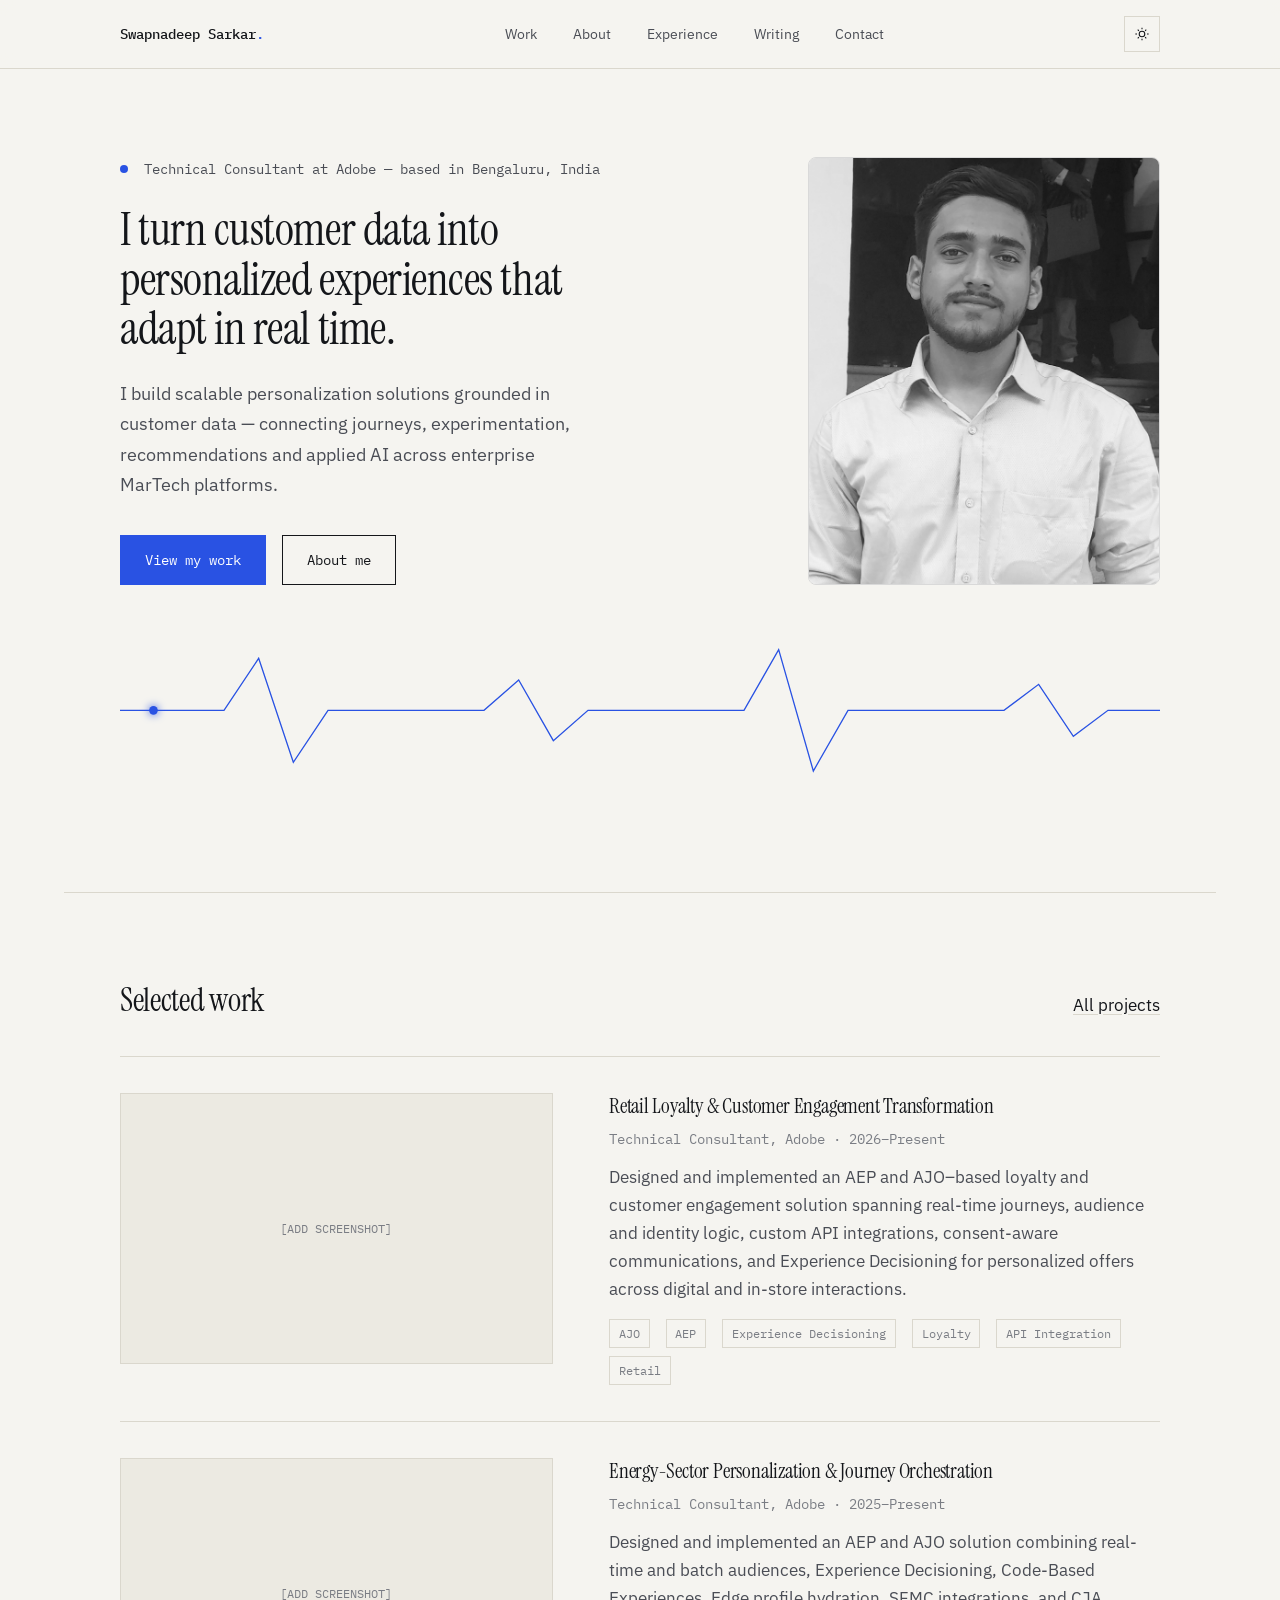
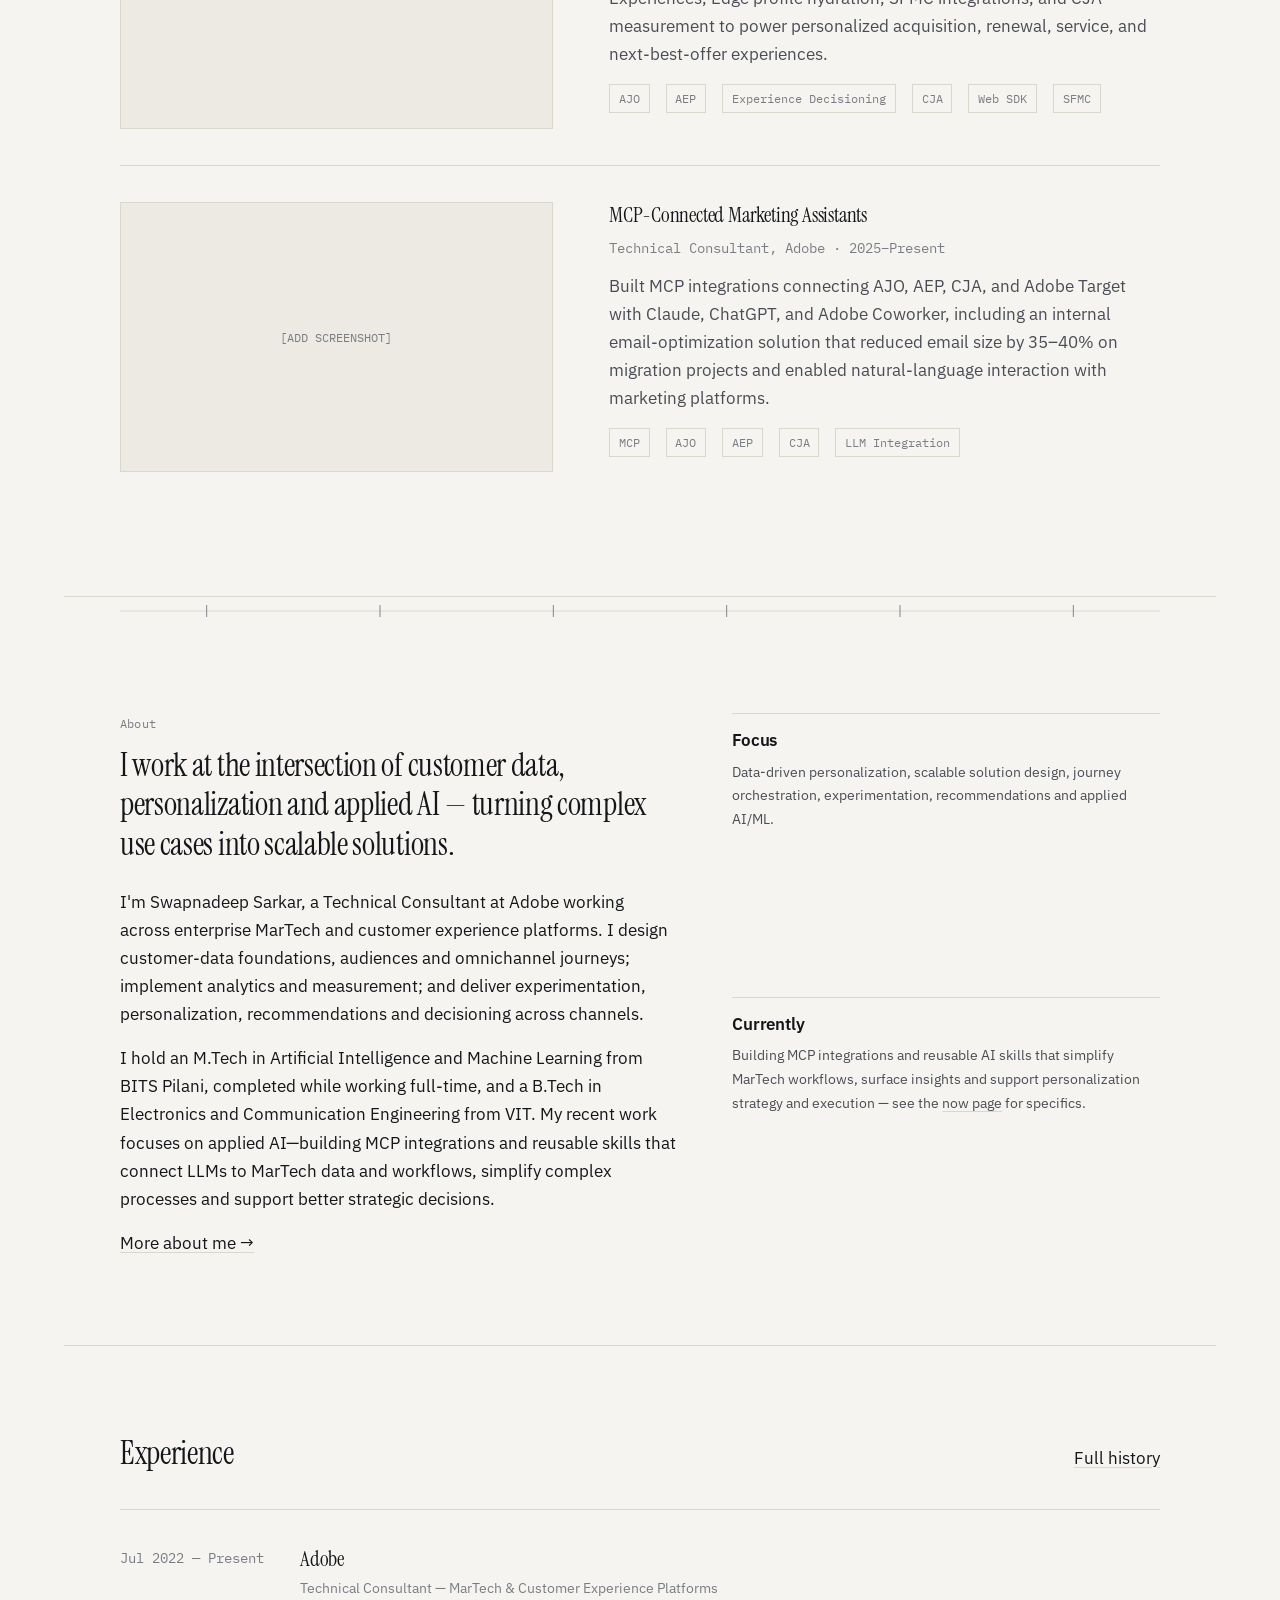
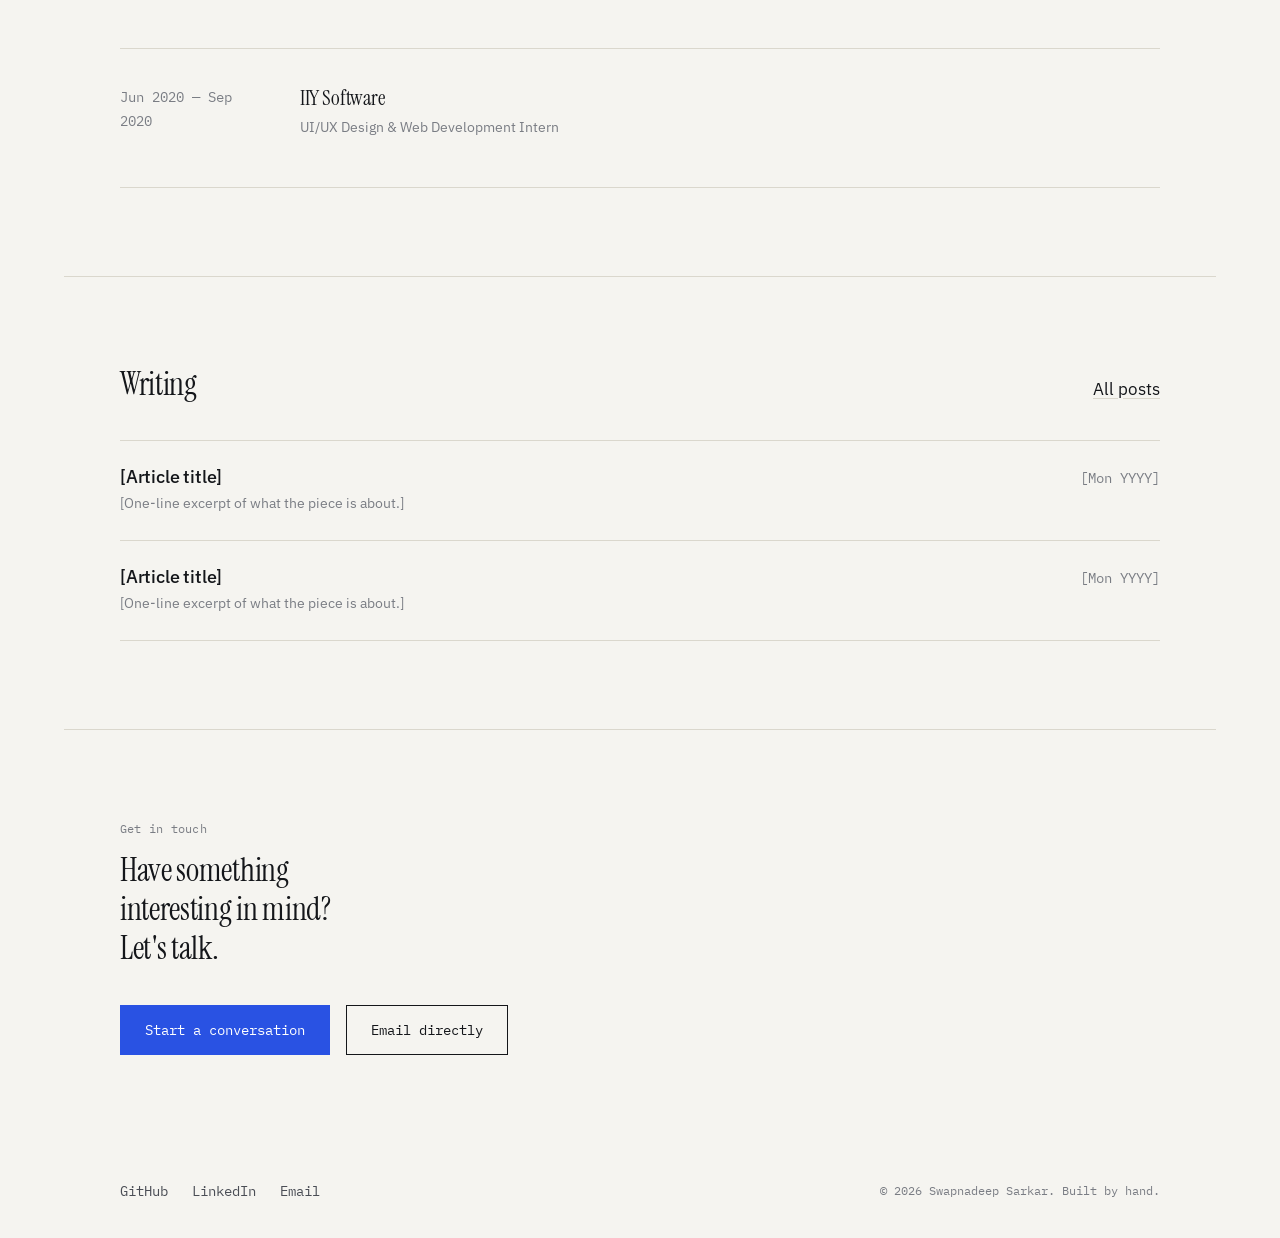
==== index.html @ 63c5ea25 "index project updated" ====
<!doctype html>
<html lang="en">

<head>
  <meta charset="UTF-8">
  <meta name="viewport" content="width=device-width, initial-scale=1">
  <title>Swapnadeep Sarkar — Technical Consultant, MarTech &amp; Applied AI</title>
  <meta name="description"
    content="Swapnadeep Sarkar — Technical Consultant at Adobe building personalization, orchestration and CDP systems for enterprise MarTech, with a growing focus on applied AI.">
  <link rel="canonical" href="https://swapnadeep2k.github.io/">
  <link rel="icon" href="assets/favicon.svg" type="image/svg+xml">
  <link rel="stylesheet" href="css/styles.css">

  <!-- Open Graph -->
  <meta property="og:type" content="website">
  <meta property="og:title" content="Swapnadeep Sarkar — Technical Consultant, MarTech &amp; Applied AI">
  <meta property="og:description"
    content="Building personalization, orchestration and CDP systems for enterprise MarTech, with a growing focus on applied AI.">
  <meta property="og:url" content="https://swapnadeep2k.github.io/">
  <meta property="og:image" content="https://swapnadeep2k.github.io/assets/og-image.png">
  <meta name="twitter:card" content="summary_large_image">
  <meta name="twitter:title" content="Swapnadeep Sarkar — Technical Consultant, MarTech &amp; Applied AI">
  <meta name="twitter:description"
    content="Building personalization, orchestration and CDP systems for enterprise MarTech, with a growing focus on applied AI.">
  <meta name="twitter:image" content="https://swapnadeep2k.github.io/assets/og-image.png">

  <script type="application/ld+json">
{
  "@context": "https://schema.org",
  "@type": "Person",
  "name": "Swapnadeep Sarkar",
  "url": "https://swapnadeep2k.github.io",
  "jobTitle": "Technical Consultant",
  "worksFor": { "@type": "Organization", "name": "Adobe" },
  "alumniOf": [
    { "@type": "CollegeOrUniversity", "name": "Birla Institute of Technology and Science, Pilani" },
    { "@type": "CollegeOrUniversity", "name": "Vellore Institute of Technology" }
  ],
  "sameAs": [
    "https://github.com/Swapnadeep2K",
    "https://www.linkedin.com/in/swapnadeep-sarkar"
  ]
}
</script>
  <script src="js/main.js"></script>
</head>

<body>
  <a class="skip-link" href="#main">Skip to content</a>

  <header class="site-header">
    <div class="wrap">
      <a class="site-mark" href="index.html">Swapnadeep Sarkar<span>.</span></a>
      <nav class="site-nav" aria-label="Primary">
        <a href="projects.html">Work</a>
        <a href="about.html">About</a>
        <a href="experience.html">Experience</a>
        <a href="writing.html">Writing</a>
        <a href="contact.html">Contact</a>
      </nav>
      <div class="header-actions">
        <button class="theme-toggle" data-theme-toggle type="button" aria-label="Toggle dark mode">
          <svg class="icon-sun" viewBox="0 0 24 24" fill="none" stroke="currentColor" stroke-width="1.6"
            aria-hidden="true">
            <circle cx="12" cy="12" r="4.2" />
            <path
              d="M12 2.5v2.4M12 19v2.4M4.5 12H2M22 12h-2.5M5.6 5.6l1.7 1.7M16.7 16.7l1.7 1.7M18.4 5.6l-1.7 1.7M7.3 16.7l-1.7 1.7" />
          </svg>
          <svg class="icon-moon" viewBox="0 0 24 24" fill="none" stroke="currentColor" stroke-width="1.6"
            aria-hidden="true">
            <path d="M20 14.5A8.5 8.5 0 0 1 9.5 4 8.5 8.5 0 1 0 20 14.5Z" />
          </svg>
        </button>
        <button class="nav-toggle" data-nav-toggle type="button" aria-label="Toggle menu" aria-expanded="false"
          aria-controls="mobile-nav">
          <svg viewBox="0 0 24 24" fill="none" stroke="currentColor" stroke-width="1.6" aria-hidden="true">
            <path d="M4 7h16M4 12h16M4 17h16" />
          </svg>
        </button>
      </div>
    </div>
  </header>

  <nav class="mobile-nav" id="mobile-nav" data-mobile-nav aria-label="Mobile">
    <ul>
      <li><a href="projects.html">Work</a></li>
      <li><a href="about.html">About</a></li>
      <li><a href="experience.html">Experience</a></li>
      <li><a href="writing.html">Writing</a></li>
      <li><a href="contact.html">Contact</a></li>
    </ul>
  </nav>

  <main id="main">

    <section class="hero wrap">
      <div class="hero-grid">
        <div class="hero-copy">
          <p class="hero-kicker"><span class="status-dot" aria-hidden="true"></span>Technical Consultant at Adobe —
            based in
            Bengaluru, India</p>
          <h1>I turn customer data into personalized experiences that adapt in real time.</h1>
          <p class="lede">I build scalable personalization solutions grounded in customer data — connecting journeys,
            experimentation, recommendations and applied AI across enterprise MarTech platforms.</p>
          <div class="btn-row">
            <a class="btn btn-primary" href="projects.html">View my work</a>
            <a class="btn" href="about.html">About me</a>
          </div>
        </div>
        <div class="hero-media">
          <img class="hero-photo" src="assets/profile.png" alt="Portrait of Swapnadeep Sarkar" width="480" height="480">
        </div>
      </div>

      <svg class="signal-trace" viewBox="0 0 1200 160" preserveAspectRatio="none" role="img"
        aria-label="Decorative signal waveform">
        <path id="signal-path"
          d="M0,80 L120,80 L160,20 L200,140 L240,80 L420,80 L460,45 L500,115 L540,80 L720,80 L760,10 L800,150 L840,80 L1020,80 L1060,50 L1100,110 L1140,80 L1200,80" />
        <circle class="signal-pulse" r="5">
          <set attributeName="opacity" to="1" begin="2s" fill="freeze" />
          <animateMotion dur="5s" begin="2s" repeatCount="indefinite">
            <mpath href="#signal-path" xlink:href="#signal-path" />
          </animateMotion>
        </circle>
      </svg>
    </section>

    <section class="wrap">
      <div class="section-head">
        <h2>Selected work</h2>
        <a class="inline-link" href="projects.html">All projects</a>
      </div>
      <div class="work-list">

        <a class="work-item" href="projects.html#project-one">
          <div class="work-visual"><span class="placeholder-fill">[ADD SCREENSHOT]</span></div>
          <div class="work-body">
            <h3>Retail Loyalty & Customer Engagement Transformation</h3>
            <p class="role">Technical Consultant, Adobe · 2026–Present</p>
            <p>Designed and implemented an AEP and AJO–based loyalty and customer engagement solution spanning real-time
              journeys, audience and identity logic, custom API integrations, consent-aware communications, and
              Experience Decisioning for personalized offers across digital and in-store interactions.</p>
            <div class="stack-list">
              <span>AJO</span><span>AEP</span><span>Experience Decisioning</span><span>Loyalty</span><span>API
                Integration</span><span>Retail</span>
            </div>
          </div>
        </a>

        <a class="work-item" href="projects.html#project-three">
          <div class="work-visual"><span class="placeholder-fill">[ADD SCREENSHOT]</span></div>
          <div class="work-body">
            <h3>Energy-Sector Personalization & Journey Orchestration</h3>
            <p class="role">Technical Consultant, Adobe · 2025–Present</p>
            <p>Designed and implemented an AEP and AJO solution combining real-time and batch audiences, Experience
              Decisioning, Code-Based Experiences, Edge profile hydration, SFMC integrations, and CJA measurement to
              power personalized acquisition, renewal, service, and next-best-offer experiences.</p>
            <div class="stack-list">
              <span>AJO</span><span>AEP</span><span>Experience Decisioning</span><span>CJA</span><span>Web
                SDK</span><span>SFMC</span>
            </div>
          </div>
        </a>

        <a class="work-item" href="projects.html#project-four">
          <div class="work-visual"><span class="placeholder-fill">[ADD SCREENSHOT]</span></div>
          <div class="work-body">
            <h3>MCP-Connected Marketing Assistants</h3>
            <p class="role">Technical Consultant, Adobe · 2025–Present</p>
            <p>Built MCP integrations connecting AJO, AEP, CJA, and Adobe Target with Claude, ChatGPT, and Adobe
              Coworker, including an internal email-optimization solution that reduced email size by 35–40% on migration
              projects and enabled natural-language interaction with marketing platforms.</p>
            <div class="stack-list">
              <span>MCP</span><span>AJO</span><span>AEP</span><span>CJA</span><span>LLM Integration</span>
            </div>
          </div>
        </a>

      </div>
    </section>

    <svg class="signal-divider wrap" viewBox="0 0 1200 28" preserveAspectRatio="none" aria-hidden="true">
      <path d="M0,14 H1200" />
      <path class="tick" d="M100,8 V20 M300,8 V20 M500,8 V20 M700,8 V20 M900,8 V20 M1100,8 V20" />
    </svg>

    <section class="wrap">
      <div class="about-grid">
        <div>
          <p class="label">About</p>
          <h2 style="margin-block:var(--space-3) var(--space-5)">I work at the intersection of customer data,
            personalization and applied AI — turning complex use cases into scalable solutions.</h2>
          <p>I'm Swapnadeep Sarkar, a Technical Consultant at Adobe working across enterprise MarTech and customer
            experience platforms. I design customer-data foundations, audiences and omnichannel journeys; implement
            analytics and measurement; and deliver experimentation, personalization, recommendations and decisioning
            across channels.</p>
          <p style="margin-top:var(--space-4)">
            I hold an M.Tech in Artificial Intelligence and Machine Learning from BITS Pilani, completed while working
            full-time, and a B.Tech in Electronics and Communication Engineering from VIT. My recent work focuses on
            applied AI—building MCP integrations and reusable skills that connect LLMs to MarTech data and workflows,
            simplify complex processes and support better strategic decisions.
          </p>
          <p class="mt-0" style="margin-top:var(--space-4)"><a class="inline-link" href="about.html">More about me →</a>
          </p>
        </div>
        <div class="pillar-list">
          <div class="pillar">
            <h3>Focus</h3>
            <p>Data-driven personalization, scalable solution design, journey orchestration, experimentation,
              recommendations and applied AI/ML.</p>
          </div>
          <div class="pillar">
            <h3>Currently</h3>
            <p>Building MCP integrations and reusable AI skills that simplify MarTech workflows, surface insights and
              support personalization strategy and execution — see the <a class="inline-link" href="now.html">now
                page</a> for specifics.</p>
          </div>
        </div>
      </div>
    </section>

    <section class="wrap">
      <div class="section-head">
        <h2>Experience</h2>
        <a class="inline-link" href="experience.html">Full history</a>
      </div>
      <div class="timeline">
        <div class="timeline-item">
          <p class="timeline-date">Jul 2022 — Present</p>
          <div>
            <h3>Adobe</h3>
            <p class="timeline-role">Technical Consultant — MarTech &amp; Customer Experience Platforms</p>
          </div>
        </div>
        <div class="timeline-item">
          <p class="timeline-date">Jun 2020 — Sep 2020</p>
          <div>
            <h3>IIY Software</h3>
            <p class="timeline-role">UI/UX Design &amp; Web Development Intern</p>
          </div>
        </div>
      </div>
    </section>

    <section class="wrap">
      <div class="section-head">
        <h2>Writing</h2>
        <a class="inline-link" href="writing.html">All posts</a>
      </div>
      <div class="writing-list">
        <a class="writing-item" href="writing.html">
          <span>
            <h3>[Article title]</h3>
            <span class="writing-excerpt">[One-line excerpt of what the piece is about.]</span>
          </span>
          <span class="writing-meta">[Mon YYYY]</span>
        </a>
        <a class="writing-item" href="writing.html">
          <span>
            <h3>[Article title]</h3>
            <span class="writing-excerpt">[One-line excerpt of what the piece is about.]</span>
          </span>
          <span class="writing-meta">[Mon YYYY]</span>
        </a>
      </div>
    </section>

    <section class="wrap cta">
      <p class="label">Get in touch</p>
      <h2 style="margin-block:var(--space-3) var(--space-6)">Have something interesting in mind? Let's talk.</h2>
      <div class="btn-row">
        <a class="btn btn-primary" href="contact.html">Start a conversation</a>
        <a class="btn" href="mailto:swapnamama90@gmail.com">Email directly</a>
      </div>
    </section>

  </main>

  <footer class="site-footer wrap">
    <div class="footer-grid">
      <div class="footer-links">
        <a href="https://github.com/Swapnadeep2K">GitHub</a>
        <a href="https://www.linkedin.com/in/swapnadeep-sarkar">LinkedIn</a>
        <a href="mailto:swapnamama90@gmail.com">Email</a>
      </div>
      <p class="footer-meta">© <span data-year>2026</span> Swapnadeep Sarkar. Built by hand.</p>
    </div>
  </footer>

</body>

</html>
---- css/styles.css ----
/* ==========================================================================
   [YOUR NAME] — personal site
   Design system: tokens, layout, components
   ========================================================================== */

@import url('https://fonts.googleapis.com/css2?family=Instrument+Serif:ital@0;1&family=IBM+Plex+Sans:wght@400;500;600&family=IBM+Plex+Mono:wght@400;500&display=swap');

:root {
  /* Color — light (default) */
  --color-bg: #F5F4F0;
  --color-bg-alt: #ECEAE2;
  --color-surface: #FFFFFF;
  --color-ink: #14161A;
  --color-ink-soft: #4A4D55;
  --color-muted: #7A7D84;
  --color-line: #DAD7CD;
  --color-accent: #2952E3;
  --color-accent-ink: #FFFFFF;
  --color-focus: #2952E3;

  /* Type */
  --font-display: 'Instrument Serif', Georgia, 'Times New Roman', serif;
  --font-body: 'IBM Plex Sans', -apple-system, BlinkMacSystemFont, 'Segoe UI', sans-serif;
  --font-mono: 'IBM Plex Mono', ui-monospace, 'SFMono-Regular', Menlo, Consolas, monospace;

  --fs-hero: clamp(2.75rem, 3.2vw + 2rem, 6rem);
  --fs-h1: clamp(2.1rem, 1.6vw + 1.6rem, 3.25rem);
  --fs-h2: clamp(1.5rem, 0.9vw + 1.25rem, 2.15rem);
  --fs-h3: 1.3rem;
  --fs-body-lg: 1.15rem;
  --fs-body: 1.0625rem;
  --fs-small: 0.9rem;
  --fs-micro: 0.78rem;

  --lh-tight: 1.08;
  --lh-heading: 1.25;
  --lh-body: 1.65;

  /* Space scale */
  --space-1: 0.25rem;
  --space-2: 0.5rem;
  --space-3: 0.75rem;
  --space-4: 1rem;
  --space-5: 1.5rem;
  --space-6: 2.25rem;
  --space-7: 3.5rem;
  --space-8: 5.5rem;
  --space-9: 8.5rem;

  /* Layout */
  --content-width: 72rem;
  --measure: 38rem;
  --border: 1px solid var(--color-line);
  --radius: 0px;

  /* Motion */
  --ease: cubic-bezier(0.22, 1, 0.36, 1);
  --dur-fast: 160ms;
  --dur-med: 420ms;
  --dur-slow: 1400ms;
}

[data-theme="dark"] {
  --color-bg: #101114;
  --color-bg-alt: #17181C;
  --color-surface: #17181C;
  --color-ink: #F2F1ED;
  --color-ink-soft: #C7C6C2;
  --color-muted: #8A8D95;
  --color-line: #2A2C31;
  --color-accent: #5C82FF;
  --color-accent-ink: #0B0D12;
  --color-focus: #5C82FF;
}

/* ---------- Reset ---------- */
*, *::before, *::after { box-sizing: border-box; }
html { -webkit-text-size-adjust: 100%; }
body, h1, h2, h3, p, figure, blockquote, dl, dd { margin: 0; }
ul[class], ol[class] { list-style: none; margin: 0; padding: 0; }
img, picture, svg { display: block; max-width: 100%; }
input, button, textarea, select { font: inherit; color: inherit; }
a { color: inherit; }

html {
  scroll-behavior: smooth;
}
@media (prefers-reduced-motion: reduce) {
  html { scroll-behavior: auto; }
  *, *::before, *::after {
    animation-duration: 0.001ms !important;
    animation-iteration-count: 1 !important;
    transition-duration: 0.001ms !important;
    scroll-behavior: auto !important;
  }
}

body {
  background: var(--color-bg);
  color: var(--color-ink);
  font-family: var(--font-body);
  font-size: var(--fs-body);
  line-height: var(--lh-body);
  font-weight: 400;
  transition: background var(--dur-med) var(--ease), color var(--dur-med) var(--ease);
}

/* Visible focus states — never suppressed */
:focus-visible {
  outline: 2px solid var(--color-focus);
  outline-offset: 3px;
}

.skip-link {
  position: absolute;
  left: var(--space-4);
  top: -3rem;
  background: var(--color-accent);
  color: var(--color-accent-ink);
  padding: var(--space-2) var(--space-4);
  z-index: 100;
  font-family: var(--font-mono);
  font-size: var(--fs-small);
  transition: top var(--dur-fast) var(--ease);
}
.skip-link:focus { top: var(--space-4); }

/* ---------- Layout helpers ---------- */
.wrap {
  max-width: var(--content-width);
  margin-inline: auto;
  padding-inline: var(--space-5);
}
@media (min-width: 768px) {
  .wrap { padding-inline: var(--space-7); }
}

.measure { max-width: var(--measure); }

section, .section {
  padding-block: var(--space-8);
  border-bottom: var(--border);
}
section:last-of-type, .section:last-of-type { border-bottom: none; }

.section-head {
  display: flex;
  align-items: baseline;
  justify-content: space-between;
  gap: var(--space-4);
  margin-bottom: var(--space-6);
  flex-wrap: wrap;
}

.label {
  font-family: var(--font-mono);
  font-size: var(--fs-micro);
  letter-spacing: 0.02em;
  color: var(--color-muted);
}

/* ---------- Typography ---------- */
h1, h2, h3 {
  font-family: var(--font-display);
  font-weight: 400;
  line-height: var(--lh-heading);
  letter-spacing: -0.01em;
}
h1 { font-size: var(--fs-h1); line-height: var(--lh-tight); }
h2 { font-size: var(--fs-h2); }
h3 { font-size: var(--fs-h3); }

p { max-width: var(--measure); }
p.wide { max-width: none; }

.eyebrow-none { /* intentionally not using tracked-out caps eyebrows */ }

a.inline-link {
  text-decoration: underline;
  text-decoration-color: var(--color-line);
  text-underline-offset: 3px;
  transition: text-decoration-color var(--dur-fast) var(--ease);
}
a.inline-link:hover { text-decoration-color: var(--color-accent); }

/* ---------- Header / nav ---------- */
.site-header {
  position: sticky;
  top: 0;
  z-index: 40;
  background: color-mix(in srgb, var(--color-bg) 88%, transparent);
  backdrop-filter: blur(8px);
  border-bottom: var(--border);
}
.site-header .wrap {
  display: flex;
  align-items: center;
  justify-content: space-between;
  padding-block: var(--space-4);
}
.site-mark {
  font-family: var(--font-mono);
  font-size: var(--fs-small);
  font-weight: 500;
  text-decoration: none;
  white-space: nowrap;
}
.site-mark span { color: var(--color-accent); }

.site-nav {
  display: none;
}
@media (min-width: 700px) {
  .site-nav {
    display: flex;
    align-items: center;
    gap: var(--space-6);
  }
}
.site-nav a {
  text-decoration: none;
  font-size: var(--fs-small);
  color: var(--color-ink-soft);
  position: relative;
  padding-block: var(--space-1);
}
.site-nav a::after {
  content: "";
  position: absolute;
  left: 0; right: 100%;
  bottom: -2px;
  height: 1px;
  background: var(--color-accent);
  transition: right var(--dur-fast) var(--ease);
}
.site-nav a:hover::after, .site-nav a[aria-current="page"]::after { right: 0; }
.site-nav a[aria-current="page"] { color: var(--color-ink); }

.header-actions { display: flex; align-items: center; gap: var(--space-4); }

.theme-toggle {
  border: var(--border);
  background: transparent;
  width: 2.25rem;
  height: 2.25rem;
  display: grid;
  place-items: center;
  cursor: pointer;
  color: var(--color-ink);
}
.theme-toggle svg { width: 1rem; height: 1rem; }
.theme-toggle .icon-moon { display: none; }
[data-theme="dark"] .theme-toggle .icon-sun { display: none; }
[data-theme="dark"] .theme-toggle .icon-moon { display: block; }

.nav-toggle {
  display: inline-grid;
  position: relative;
  border: var(--border);
  background: transparent;
  width: 2.25rem;
  height: 2.25rem;
  place-items: center;
  cursor: pointer;
  z-index: 50;
  color: var(--color-ink);
}
@media (min-width: 700px) { .nav-toggle { display: none; } }
.nav-toggle svg { transition: opacity var(--dur-fast) var(--ease); }
/* Morph the hamburger into an X while the menu is open (driven by aria-expanded). */
.nav-toggle[aria-expanded="true"] svg { opacity: 0; }
.nav-toggle[aria-expanded="true"]::before,
.nav-toggle[aria-expanded="true"]::after {
  content: "";
  position: absolute;
  left: 50%; top: 50%;
  width: 1rem;
  height: 1.6px;
  background: currentColor;
}
.nav-toggle[aria-expanded="true"]::before { transform: translate(-50%, -50%) rotate(45deg); }
.nav-toggle[aria-expanded="true"]::after { transform: translate(-50%, -50%) rotate(-45deg); }

.mobile-nav {
  position: fixed;
  inset: 0;
  z-index: 30;
  padding: 6rem var(--space-5) var(--space-6);
  overflow-y: auto;
  background: color-mix(in srgb, var(--color-bg) 94%, transparent);
  backdrop-filter: blur(20px);
  opacity: 0;
  visibility: hidden;
  transform: translateY(-0.75rem);
  transition:
    opacity var(--dur-med) var(--ease),
    transform var(--dur-med) var(--ease),
    visibility var(--dur-med) var(--ease);
}
.mobile-nav.is-open {
  opacity: 1;
  visibility: visible;
  transform: none;
}
@media (min-width: 700px) { .mobile-nav { display: none !important; } }
.mobile-nav ul {
  display: flex;
  flex-direction: column;
  counter-reset: navitem;
  list-style: none;
  margin: 0;
  padding: 0;
}
.mobile-nav li {
  border-top: var(--border);
  opacity: 0;
  transform: translateY(0.75rem);
  transition: opacity var(--dur-med) var(--ease), transform var(--dur-med) var(--ease);
}
.mobile-nav li:last-child { border-bottom: var(--border); }
.mobile-nav.is-open li { opacity: 1; transform: none; }
.mobile-nav.is-open li:nth-child(1) { transition-delay: 0.05s; }
.mobile-nav.is-open li:nth-child(2) { transition-delay: 0.10s; }
.mobile-nav.is-open li:nth-child(3) { transition-delay: 0.15s; }
.mobile-nav.is-open li:nth-child(4) { transition-delay: 0.20s; }
.mobile-nav.is-open li:nth-child(5) { transition-delay: 0.25s; }
.mobile-nav a {
  display: flex;
  align-items: baseline;
  gap: var(--space-4);
  padding: var(--space-5) var(--space-2);
  text-decoration: none;
  font-family: var(--font-display);
  font-size: clamp(2.25rem, 11vw, 3.5rem);
  line-height: 1.05;
  letter-spacing: -0.01em;
  color: var(--color-ink);
  transition: color var(--dur-fast) var(--ease), padding-left var(--dur-fast) var(--ease);
}
.mobile-nav a::before {
  counter-increment: navitem;
  content: counter(navitem, decimal-leading-zero);
  font-family: var(--font-mono);
  font-size: var(--fs-micro);
  color: var(--color-muted);
  transform: translateY(-0.6em);
  transition: color var(--dur-fast) var(--ease);
}
.mobile-nav a:hover,
.mobile-nav a:focus-visible {
  color: var(--color-accent);
  padding-left: var(--space-4);
}
.mobile-nav a:hover::before,
.mobile-nav a:focus-visible::before { color: var(--color-accent); }

/* ---------- Buttons ---------- */
.btn {
  display: inline-flex;
  align-items: center;
  gap: var(--space-2);
  font-family: var(--font-mono);
  font-size: var(--fs-small);
  text-decoration: none;
  padding: var(--space-3) var(--space-5);
  border: 1px solid var(--color-ink);
  color: var(--color-ink);
  background: transparent;
  cursor: pointer;
  transition: background var(--dur-fast) var(--ease), color var(--dur-fast) var(--ease), border-color var(--dur-fast) var(--ease);
}
.btn:hover { background: var(--color-ink); color: var(--color-bg); }
.btn-primary {
  background: var(--color-accent);
  border-color: var(--color-accent);
  color: var(--color-accent-ink);
}
.btn-primary:hover { background: transparent; color: var(--color-accent); }
.btn-row { display: flex; gap: var(--space-4); flex-wrap: wrap; }

/* ---------- Hero ---------- */
.hero {
  padding-block: var(--space-8) var(--space-7);
  position: relative;
  overflow: hidden;
}
.hero-grid {
  display: grid;
  gap: var(--space-6);
  align-items: center;
}
@media (min-width: 860px) {
  .hero-grid {
    grid-template-columns: 1.4fr 1fr;
    align-items: stretch; /* photo matches the copy block's height */
  }
}
.hero-media {
  order: -1; /* photo above the copy on small screens */
  display: flex;
  justify-content: center;
}
@media (min-width: 860px) {
  .hero-media { order: 0; justify-content: flex-end; }
}
.hero-photo {
  width: 100%;
  max-width: 15rem; /* mobile: shown at natural ratio, no side cropping */
  height: auto;
  border: var(--border);
  border-radius: 8px;
  filter: grayscale(1) contrast(1.02);
  transition: filter var(--dur-med) var(--ease);
}
@media (min-width: 860px) {
  .hero-photo {
    max-width: 22rem;
    height: 100%; /* fill from kicker down to the buttons */
    object-fit: cover;
    object-position: center top; /* keep the face in frame when cropping */
  }
}
.hero-photo:hover { filter: grayscale(0); }
.hero-kicker {
  display: flex;
  align-items: center;
  gap: var(--space-4);
  font-family: var(--font-mono);
  font-size: var(--fs-small);
  color: var(--color-ink-soft);
  margin-bottom: var(--space-5);
}
.status-dot {
  width: 0.5rem; height: 0.5rem;
  border-radius: 50%;
  background: var(--color-accent);
  flex-shrink: 0;
}
@media (prefers-reduced-motion: no-preference) {
  .status-dot { animation: pulse 2.4s ease-in-out infinite; }
}
@keyframes pulse {
  0%, 100% { opacity: 1; }
  50% { opacity: 0.35; }
}

.hero h1 {
  max-width: 22ch;
  margin-bottom: var(--space-5);
}
.hero .lede {
  font-size: var(--fs-body-lg);
  color: var(--color-ink-soft);
  max-width: 42ch;
  margin-bottom: var(--space-6);
}

.signal-trace {
  width: 100%;
  height: auto;
  margin-block: var(--space-7);
  color: var(--color-accent);
  overflow: hidden; /* clip the pulse dot at the path's edges — nested SVGs
                        get this by default, but the outermost one doesn't */
}
.signal-trace path {
  fill: none;
  stroke: currentColor;
  stroke-width: 1.5;
  stroke-linecap: round;
}
@media (prefers-reduced-motion: no-preference) {
  .signal-trace path {
    /* Actual path length is ~1660 units — 1400 left the draw-in animation
       finishing short of the true endpoint, which the traveling pulse
       (driven by the real path geometry) then visibly overshot. */
    stroke-dasharray: 1700;
    stroke-dashoffset: 1700;
    animation: draw 1.8s var(--ease) forwards;
    animation-delay: 0.2s;
  }
}
@keyframes draw { to { stroke-dashoffset: 0; } }

.signal-pulse {
  fill: currentColor;
  filter: drop-shadow(0 0 5px currentColor);
  opacity: 0; /* stays hidden until its <set> reveals it exactly when animateMotion starts */
}
/* SMIL animations aren't covered by the reduced-motion animation-duration
   override above, so hide the traveling pulses explicitly. */
@media (prefers-reduced-motion: reduce) {
  .signal-pulse { display: none; }
}

.signal-divider {
  width: 100%;
  height: 28px;
  color: var(--color-line);
  display: block;
}
.signal-divider path { fill: none; stroke: currentColor; stroke-width: 1; }
.signal-divider .tick { stroke: var(--color-muted); }

/* ---------- Work / project list ---------- */
.work-list { display: flex; flex-direction: column; }
.work-item {
  display: grid;
  grid-template-columns: 1fr;
  gap: var(--space-4);
  padding-block: var(--space-6);
  border-top: var(--border);
  text-decoration: none;
  color: inherit;
}
.work-list a.work-item { display: grid; }
@media (min-width: 860px) {
  .work-item {
    grid-template-columns: 1.1fr 1.4fr;
    align-items: start;
    gap: var(--space-7);
  }
}
.work-visual {
  aspect-ratio: 16 / 10;
  background: var(--color-bg-alt);
  border: var(--border);
  overflow: hidden;
  position: relative;
}
.work-visual img { width: 100%; height: 100%; object-fit: cover; transition: transform var(--dur-med) var(--ease); }
.work-item:hover .work-visual img { transform: scale(1.03); }
.work-visual .placeholder-fill {
  position: absolute; inset: 0;
  display: grid; place-items: center;
  font-family: var(--font-mono);
  font-size: var(--fs-micro);
  color: var(--color-muted);
}

.work-body h3 { margin-bottom: var(--space-2); }
.work-body .role { color: var(--color-muted); font-size: var(--fs-small); margin-bottom: var(--space-3); font-family: var(--font-mono); }
.work-body p { margin-bottom: var(--space-3); color: var(--color-ink-soft); }
.stack-list { display: flex; flex-wrap: wrap; gap: var(--space-2) var(--space-4); margin-top: var(--space-4); }
.stack-list span {
  font-family: var(--font-mono);
  font-size: var(--fs-micro);
  color: var(--color-muted);
  border: var(--border);
  padding: 0.2rem 0.55rem;
}
.work-links { margin-top: var(--space-4); display: flex; gap: var(--space-5); }
.work-links a { font-size: var(--fs-small); }

/* ---------- About ---------- */
.about-grid {
  display: grid;
  gap: var(--space-7);
}
@media (min-width: 860px) {
  .about-grid { grid-template-columns: 1.3fr 1fr; }
}
.pillar-list { display: grid; gap: var(--space-5); }
.pillar {
  border-top: var(--border);
  padding-top: var(--space-4);
}
.pillar h3 { font-family: var(--font-body); font-size: var(--fs-body); font-weight: 600; margin-bottom: var(--space-2); }
.pillar p { color: var(--color-ink-soft); font-size: var(--fs-small); }

/* ---------- Experience / timeline ---------- */
.timeline { border-top: var(--border); }
.timeline-item {
  display: grid;
  grid-template-columns: 1fr;
  gap: var(--space-3);
  padding-block: var(--space-6);
  border-bottom: var(--border);
}
@media (min-width: 700px) {
  .timeline-item { grid-template-columns: 9rem 1fr; gap: var(--space-6); }
}
.timeline-date { font-family: var(--font-mono); font-size: var(--fs-small); color: var(--color-muted); }
.timeline-item h3 { margin-bottom: var(--space-1); }
.timeline-role { color: var(--color-muted); font-size: var(--fs-small); margin-bottom: var(--space-3); }
.timeline-item ul { display: grid; gap: var(--space-2); }
.timeline-item li { position: relative; padding-left: var(--space-4); color: var(--color-ink-soft); font-size: var(--fs-small); }

/* ---------- Writing ---------- */
.writing-list { border-top: var(--border); }
.writing-item {
  display: flex;
  justify-content: space-between;
  align-items: baseline;
  gap: var(--space-4);
  padding-block: var(--space-5);
  border-bottom: var(--border);
  text-decoration: none;
  color: inherit;
}
.writing-item h3 { font-family: var(--font-body); font-weight: 500; font-size: var(--fs-body-lg); transition: color var(--dur-fast) var(--ease); }
.writing-item:hover h3 { color: var(--color-accent); }
.writing-meta { font-family: var(--font-mono); font-size: var(--fs-small); color: var(--color-muted); white-space: nowrap; }
.writing-excerpt { color: var(--color-muted); font-size: var(--fs-small); margin-top: var(--space-1); max-width: 46ch; }

/* ---------- Contact CTA ---------- */
.cta {
  text-align: left;
}
.cta h2 { max-width: 16ch; margin-bottom: var(--space-6); }

/* ---------- Contact page ---------- */
.contact-grid {
  display: grid;
  gap: var(--space-6);
}
@media (min-width: 700px) { .contact-grid { grid-template-columns: repeat(2, 1fr); } }
.contact-card {
  border-top: var(--border);
  padding-top: var(--space-4);
}
.contact-card .label { display: block; margin-bottom: var(--space-2); }
.contact-card a { font-family: var(--font-mono); font-size: var(--fs-body); text-decoration: none; }
.contact-card a:hover { color: var(--color-accent); }

form.contact-form { display: grid; gap: var(--space-5); max-width: 34rem; margin-top: var(--space-6); }
.field { display: grid; gap: var(--space-2); }
.field label { font-family: var(--font-mono); font-size: var(--fs-micro); color: var(--color-muted); }
.field input, .field textarea {
  background: transparent;
  border: none;
  border-bottom: 1px solid var(--color-line);
  padding-block: var(--space-2);
  font-size: var(--fs-body);
  color: var(--color-ink);
}
.field input:focus, .field textarea:focus { border-color: var(--color-accent); }
.field textarea { resize: vertical; min-height: 7rem; }

/* ---------- Footer ---------- */
.site-footer {
  padding-block: var(--space-6);
}
.footer-grid {
  display: flex;
  flex-wrap: wrap;
  justify-content: space-between;
  align-items: center;
  gap: var(--space-4);
}
.footer-links { display: flex; gap: var(--space-5); flex-wrap: wrap; }
.footer-links a { font-family: var(--font-mono); font-size: var(--fs-small); text-decoration: none; color: var(--color-ink-soft); }
.footer-links a:hover { color: var(--color-accent); }
.footer-meta { font-family: var(--font-mono); font-size: var(--fs-micro); color: var(--color-muted); }

/* ---------- Now / uses page blocks ---------- */
.now-list { display: grid; gap: var(--space-6); }
.now-item { border-top: var(--border); padding-top: var(--space-4); }
.now-item .label { margin-bottom: var(--space-2); display: block; }

/* ---------- Cursor glow ---------- */
/* A soft spotlight that trails the pointer. Tinted with --color-accent,
   so it shifts blue-tones with the active theme automatically. */
.cursor-glow {
  position: fixed;
  inset: 0;
  z-index: 60;
  pointer-events: none;
  opacity: 0;
  transition: opacity var(--dur-med) var(--ease);
  background: radial-gradient(
    8rem 8rem at var(--glow-x, 50%) var(--glow-y, 50%),
    color-mix(in srgb, var(--color-accent) 16%, transparent),
    transparent 62%
  );
  mix-blend-mode: multiply;
}
.cursor-glow.is-active { opacity: 1; }
[data-theme="dark"] .cursor-glow {
  mix-blend-mode: screen;
  background: radial-gradient(
    8rem 8rem at var(--glow-x, 50%) var(--glow-y, 50%),
    color-mix(in srgb, var(--color-accent) 24%, transparent),
    transparent 62%
  );
}
@media (prefers-reduced-motion: reduce) {
  .cursor-glow { display: none; }
}

/* ---------- Utility ---------- */
.visually-hidden {
  position: absolute; width: 1px; height: 1px;
  padding: 0; margin: -1px; overflow: hidden;
  clip: rect(0,0,0,0); white-space: nowrap; border: 0;
}
.mt-0 { margin-top: 0; }
.text-muted { color: var(--color-muted); }
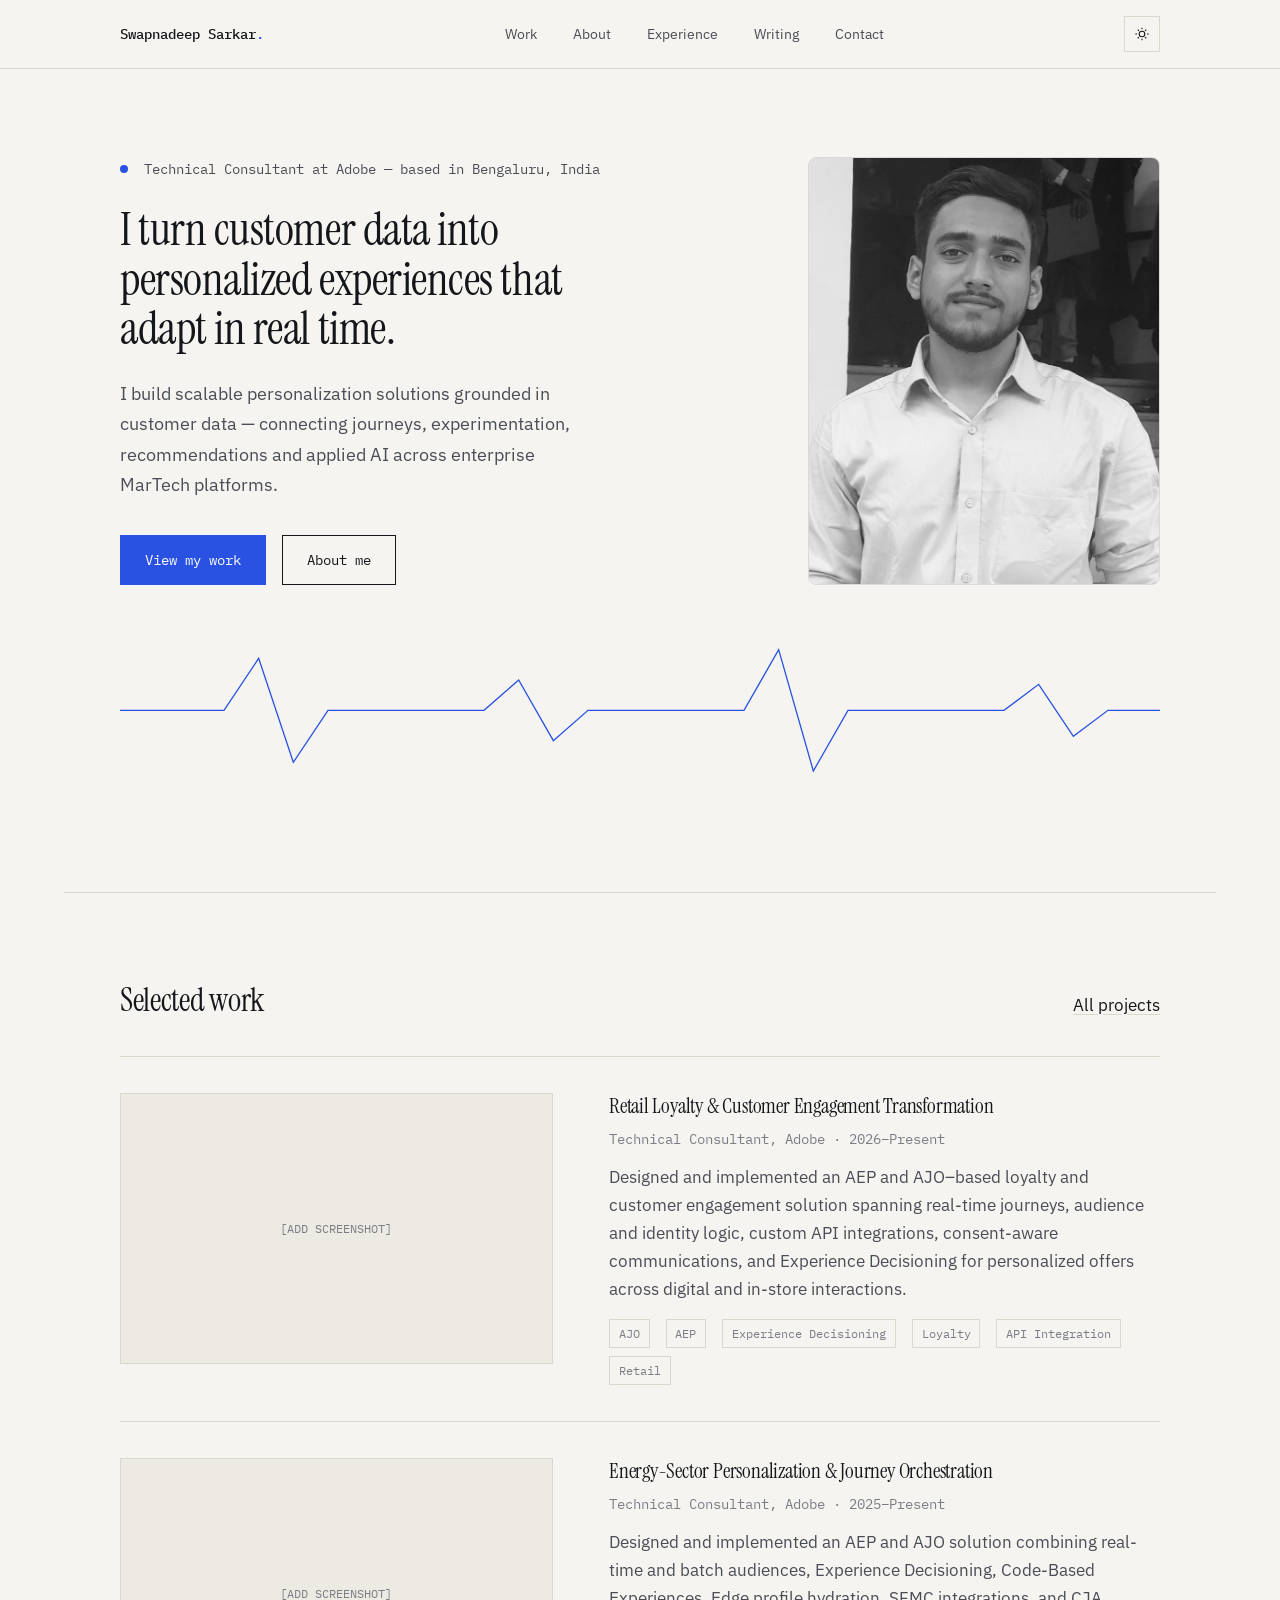
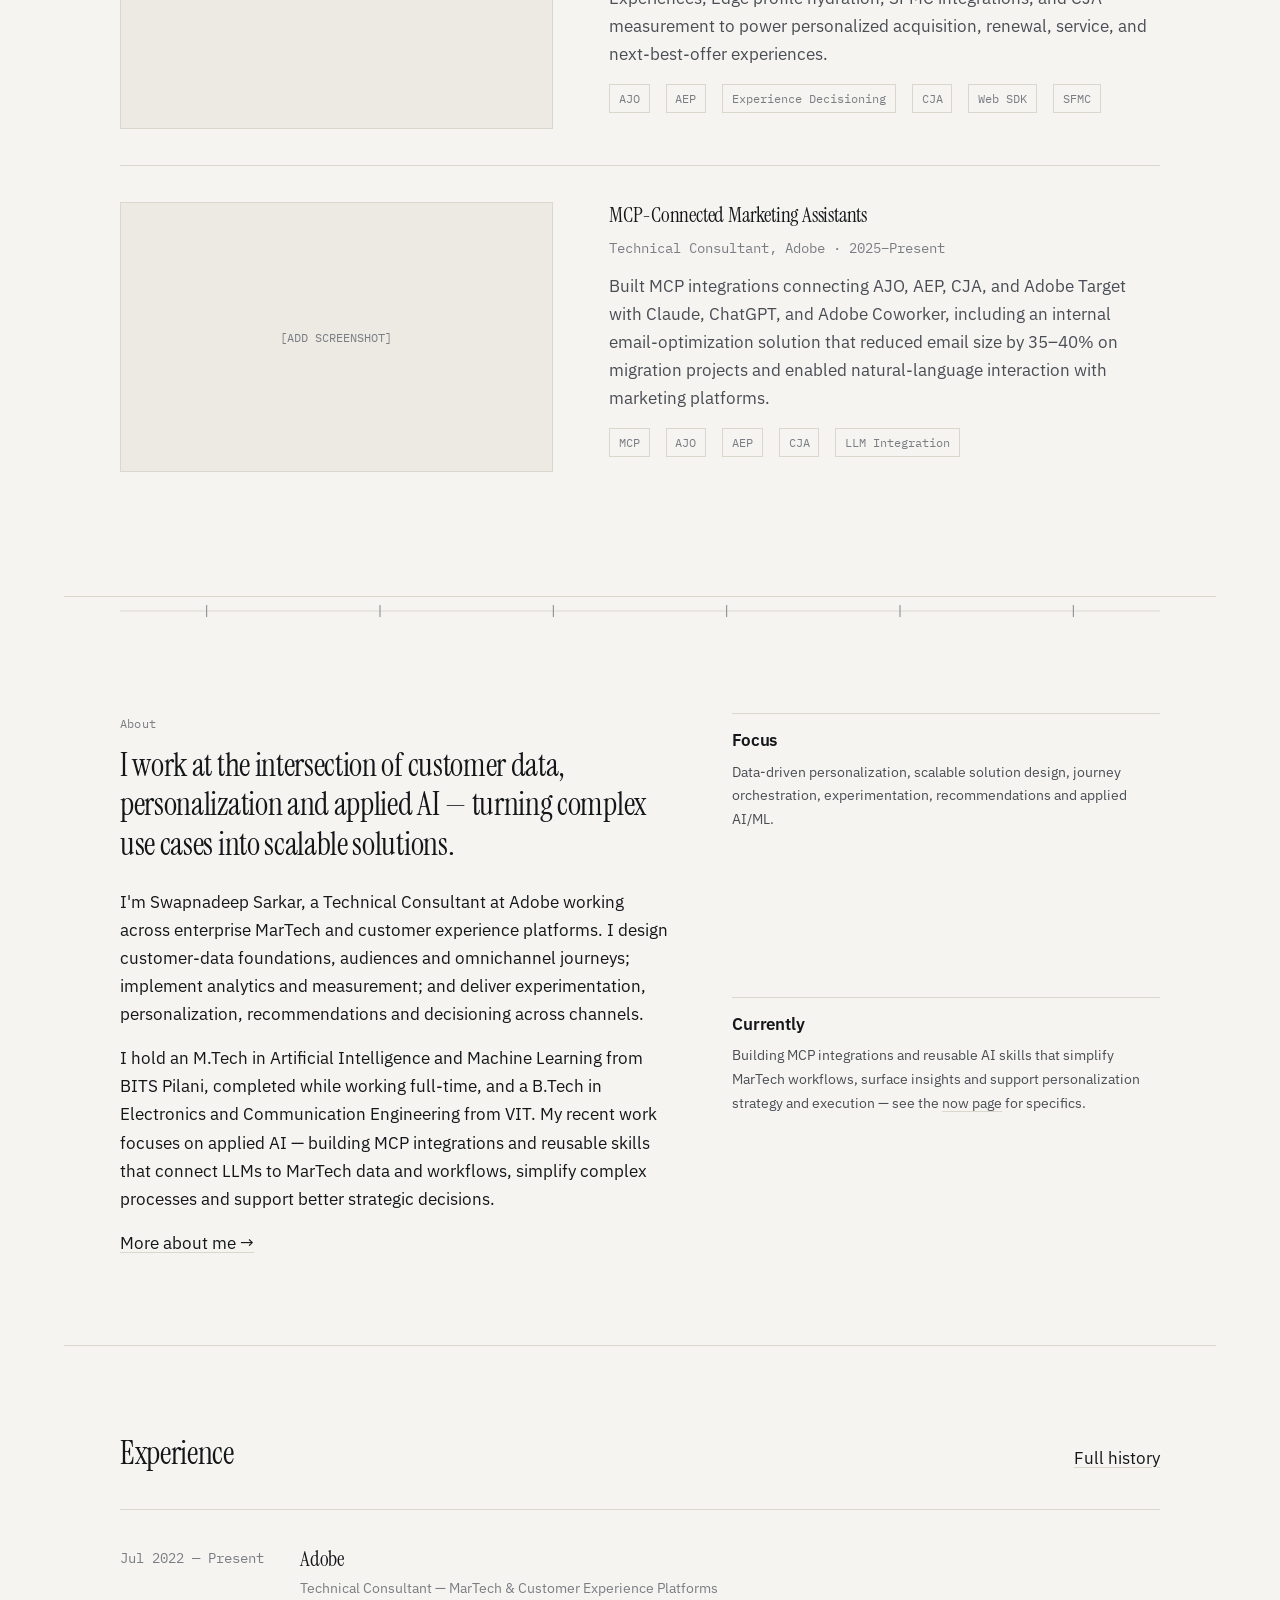
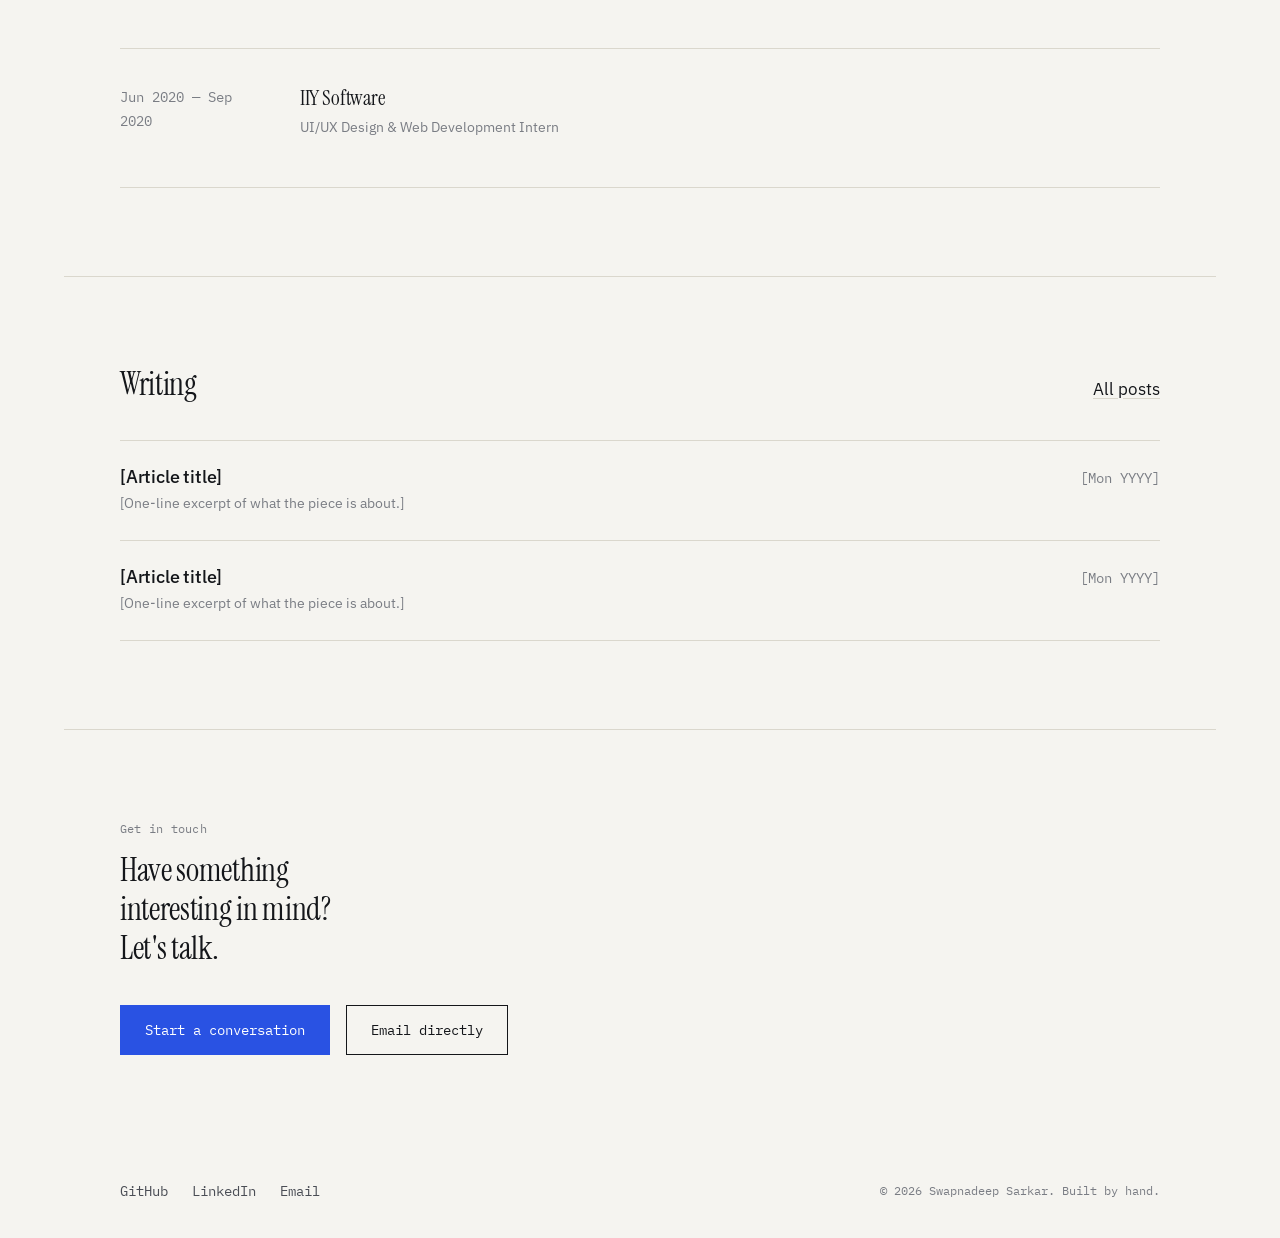
==== commit 4a1b6709: "about page updated" ====
--- a/index.html
+++ b/index.html
@@ -197,7 +197,7 @@
           <p style="margin-top:var(--space-4)">
             I hold an M.Tech in Artificial Intelligence and Machine Learning from BITS Pilani, completed while working
             full-time, and a B.Tech in Electronics and Communication Engineering from VIT. My recent work focuses on
-            applied AI—building MCP integrations and reusable skills that connect LLMs to MarTech data and workflows,
+            applied AI — building MCP integrations and reusable skills that connect LLMs to MarTech data and workflows,
             simplify complex processes and support better strategic decisions.
           </p>
           <p class="mt-0" style="margin-top:var(--space-4)"><a class="inline-link" href="about.html">More about me →</a>
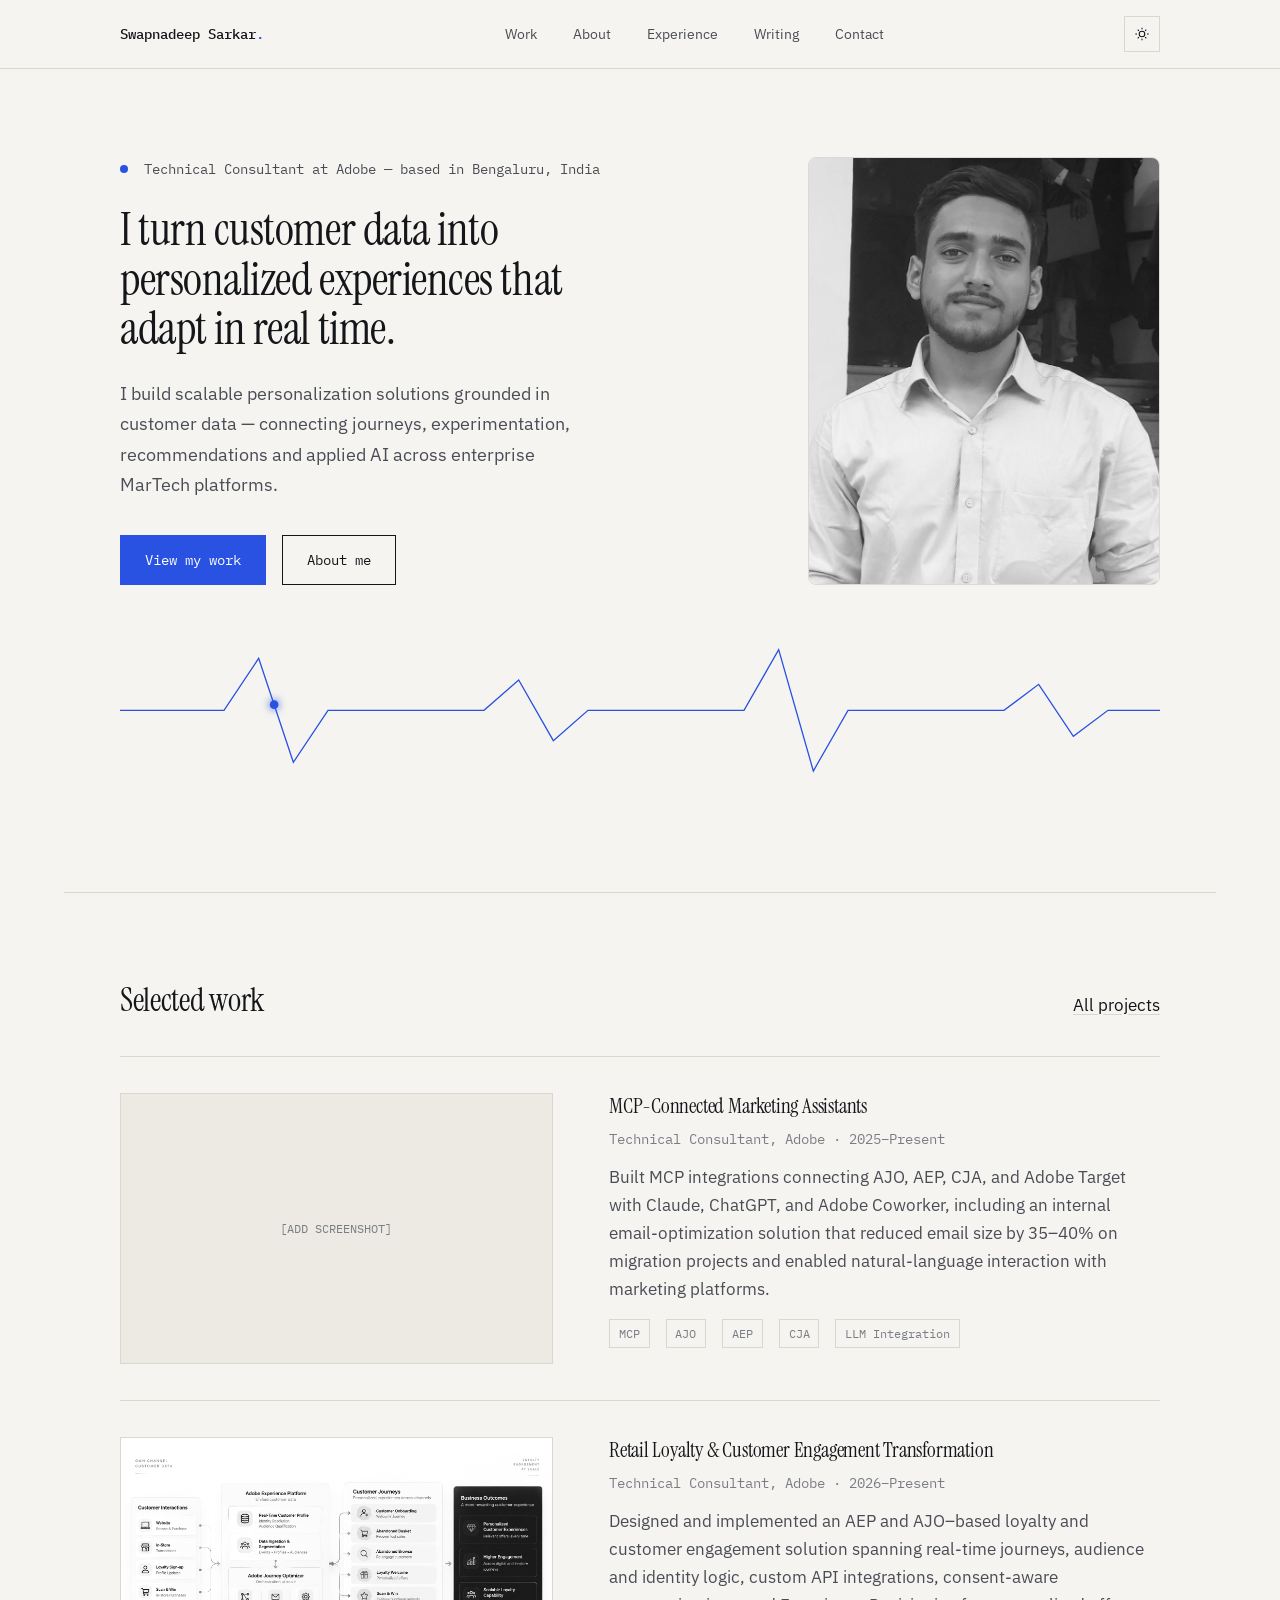
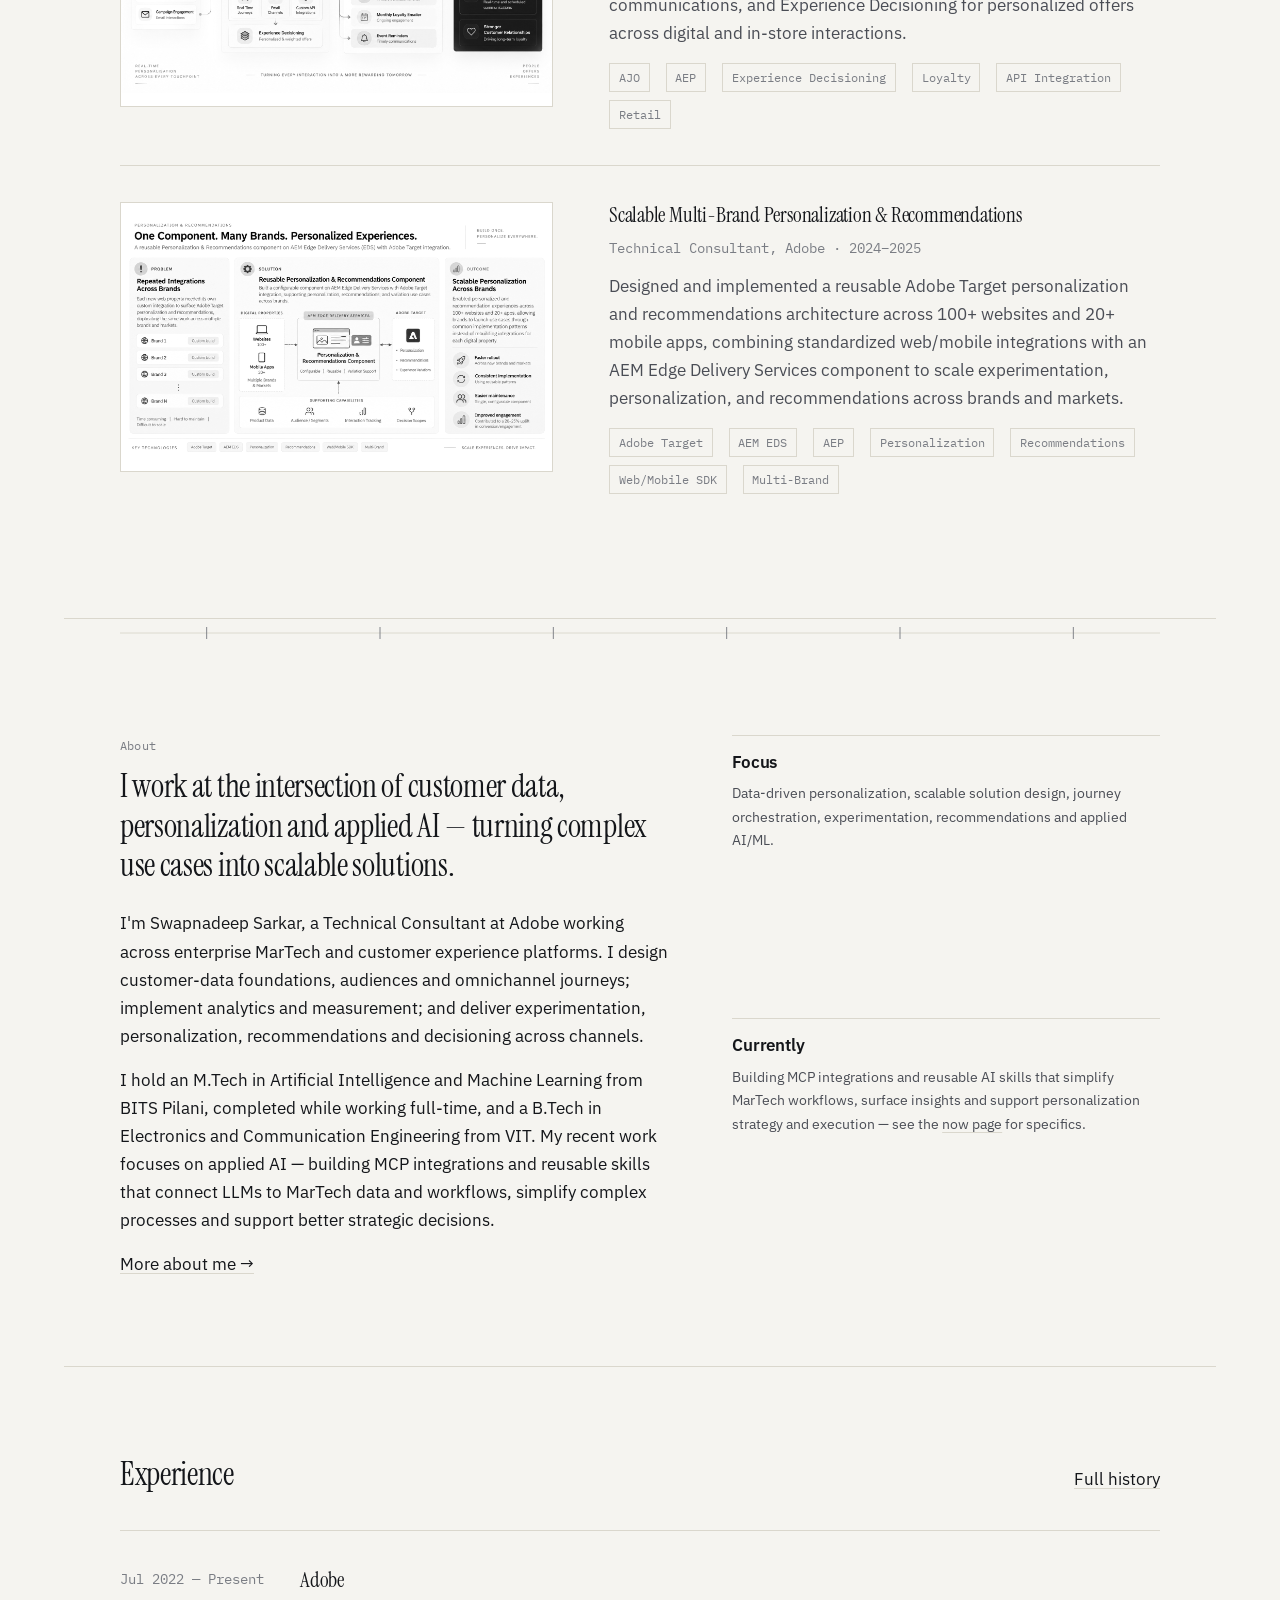
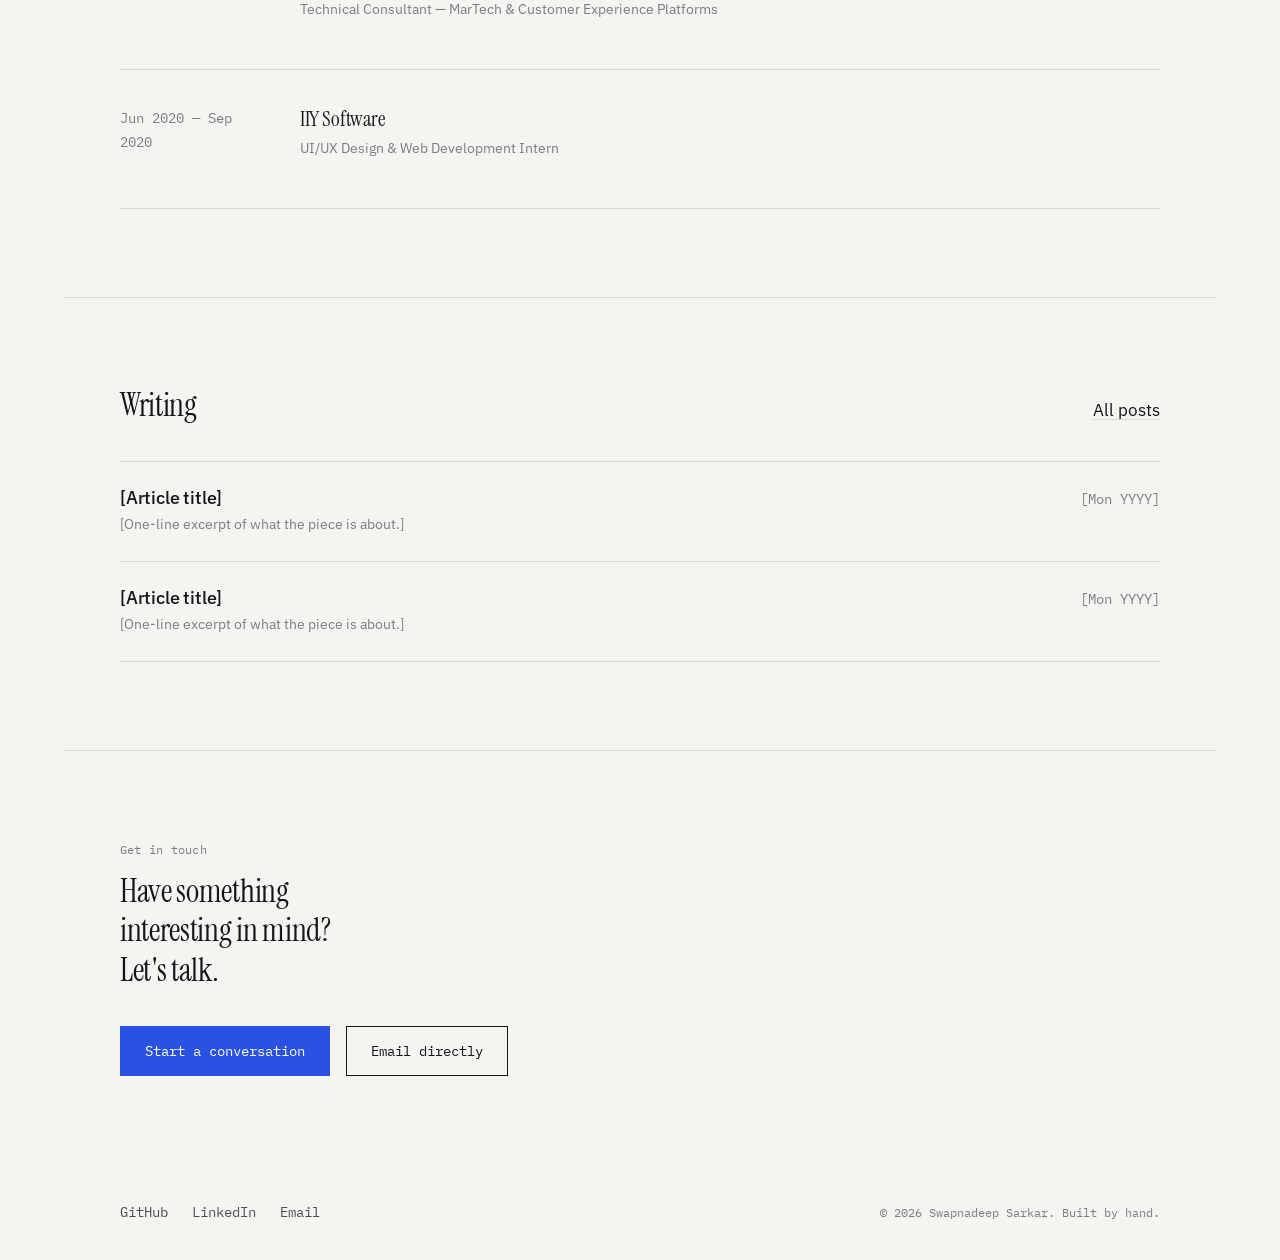
==== commit eb9a884e: "assets added and preview modal" ====
--- a/index.html
+++ b/index.html
@@ -135,6 +135,22 @@
         <a class="work-item" href="projects.html#project-one">
           <div class="work-visual"><span class="placeholder-fill">[ADD SCREENSHOT]</span></div>
           <div class="work-body">
+            <h3>MCP-Connected Marketing Assistants</h3>
+            <p class="role">Technical Consultant, Adobe · 2025–Present</p>
+            <p>Built MCP integrations connecting AJO, AEP, CJA, and Adobe Target with Claude, ChatGPT, and Adobe
+              Coworker, including an internal email-optimization solution that reduced email size by 35–40% on migration
+              projects and enabled natural-language interaction with marketing platforms.</p>
+            <div class="stack-list">
+              <span>MCP</span><span>AJO</span><span>AEP</span><span>CJA</span><span>LLM Integration</span>
+            </div>
+          </div>
+        </a>
+
+        <a class="work-item" href="projects.html#project-two">
+          <div class="work-visual"><img src="assets/retail-loyalty-&-customer-engagement-transformation.png"
+              alt="Retail Loyalty & Customer Engagement Transformation project screenshot" width="1600" height="1000">
+          </div>
+          <div class="work-body">
             <h3>Retail Loyalty & Customer Engagement Transformation</h3>
             <p class="role">Technical Consultant, Adobe · 2026–Present</p>
             <p>Designed and implemented an AEP and AJO–based loyalty and customer engagement solution spanning real-time
@@ -147,34 +163,28 @@
           </div>
         </a>
 
-        <a class="work-item" href="projects.html#project-three">
-          <div class="work-visual"><span class="placeholder-fill">[ADD SCREENSHOT]</span></div>
+        <a class="work-item" href="projects.html#project-seven">
+          <div class="work-visual"> <img src="assets/scalable-multi-brand-personalization-&-recommendations.png"
+              alt="Scalable Multi-Brand Personalization & Recommendations project screenshot" width="1600"
+              height="1000">
+          </div>
           <div class="work-body">
-            <h3>Energy-Sector Personalization & Journey Orchestration</h3>
-            <p class="role">Technical Consultant, Adobe · 2025–Present</p>
-            <p>Designed and implemented an AEP and AJO solution combining real-time and batch audiences, Experience
-              Decisioning, Code-Based Experiences, Edge profile hydration, SFMC integrations, and CJA measurement to
-              power personalized acquisition, renewal, service, and next-best-offer experiences.</p>
+            <h3>Scalable Multi-Brand Personalization & Recommendations</h3>
+            <p class="role">Technical Consultant, Adobe · 2024–2025</p>
+            <p>Designed and implemented a reusable Adobe Target personalization and recommendations architecture across
+              100+ websites and 20+ mobile apps, combining standardized web/mobile integrations with an AEM Edge
+              Delivery Services component to scale experimentation, personalization, and recommendations across brands
+              and markets.</p>
             <div class="stack-list">
-              <span>AJO</span><span>AEP</span><span>Experience Decisioning</span><span>CJA</span><span>Web
-                SDK</span><span>SFMC</span>
+              <span>Adobe Target</span><span>AEM
+                EDS</span><span>AEP</span><span>Personalization</span><span>Recommendations</span><span>Web/Mobile SDK
+              </span><span>Multi-Brand
+              </span>
             </div>
           </div>
         </a>
 
-        <a class="work-item" href="projects.html#project-four">
-          <div class="work-visual"><span class="placeholder-fill">[ADD SCREENSHOT]</span></div>
-          <div class="work-body">
-            <h3>MCP-Connected Marketing Assistants</h3>
-            <p class="role">Technical Consultant, Adobe · 2025–Present</p>
-            <p>Built MCP integrations connecting AJO, AEP, CJA, and Adobe Target with Claude, ChatGPT, and Adobe
-              Coworker, including an internal email-optimization solution that reduced email size by 35–40% on migration
-              projects and enabled natural-language interaction with marketing platforms.</p>
-            <div class="stack-list">
-              <span>MCP</span><span>AJO</span><span>AEP</span><span>CJA</span><span>LLM Integration</span>
-            </div>
-          </div>
-        </a>
+
 
       </div>
     </section>
--- a/css/styles.css
+++ b/css/styles.css
@@ -525,11 +525,29 @@
   aspect-ratio: 16 / 10;
   background: var(--color-bg-alt);
   border: var(--border);
-  overflow: hidden;
+  overflow: visible;
   position: relative;
-}
-.work-visual img { width: 100%; height: 100%; object-fit: cover; transition: transform var(--dur-med) var(--ease); }
-.work-item:hover .work-visual img { transform: scale(1.03); }
+  display: flex;
+  align-items: center;
+  justify-content: center;
+  /* Stacked card effect — each image sits behind the previous with slight offset */
+}
+.work-visual img {
+  position: absolute;
+  width: 100%;
+  height: 100%;
+  object-fit: contain;
+  background: var(--color-surface);
+  filter: grayscale(1) contrast(1.02);
+  transition: filter var(--dur-med) var(--ease), transform var(--dur-med) var(--ease);
+  cursor: pointer;
+}
+/* Stack images: first on top, subsequent ones offset down-right */
+.work-visual img:nth-child(1) { z-index: 3; transform: translate(0, 0); }
+.work-visual img:nth-child(2) { z-index: 2; transform: translate(4px, 4px); filter: grayscale(1) contrast(1.02) opacity(0.6); }
+.work-visual img:nth-child(3) { z-index: 1; transform: translate(8px, 8px); filter: grayscale(1) contrast(1.02) opacity(0.3); }
+.work-item:hover .work-visual img { filter: grayscale(0) contrast(1.02); }
+.work-item:hover .work-visual img { filter: grayscale(0) contrast(1.02); }
 .work-visual .placeholder-fill {
   position: absolute; inset: 0;
   display: grid; place-items: center;
@@ -688,6 +706,102 @@
   .cursor-glow { display: none; }
 }
 
+/* ---------- Image preview modal ---------- */
+.image-preview {
+  position: fixed;
+  inset: 0;
+  z-index: 70;
+  display: flex;
+  align-items: center;
+  justify-content: center;
+  background: rgba(0, 0, 0, 0.8);
+  backdrop-filter: blur(4px);
+  opacity: 0;
+  visibility: hidden;
+  transition: opacity var(--dur-med) var(--ease), visibility var(--dur-med) var(--ease);
+}
+.image-preview[aria-hidden="false"] {
+  opacity: 1;
+  visibility: visible;
+}
+.image-preview-content {
+  position: relative;
+  max-width: 90vw;
+  max-height: 90vh;
+  display: flex;
+  align-items: center;
+  justify-content: center;
+}
+.image-preview-img {
+  max-width: 100%;
+  max-height: 100%;
+  width: auto;
+  height: auto;
+  object-fit: contain;
+}
+.image-preview-nav {
+  position: absolute;
+  bottom: var(--space-4);
+  left: 50%;
+  transform: translateX(-50%);
+  display: flex;
+  align-items: center;
+  gap: var(--space-3);
+  z-index: 2;
+}
+.image-preview-nav button {
+  width: 2rem;
+  height: 2rem;
+  background: color-mix(in srgb, rgba(0, 0, 0) 40%, transparent);
+  border: none;
+  color: #FFFFFF;
+  cursor: pointer;
+  display: flex;
+  align-items: center;
+  justify-content: center;
+  transition: background var(--dur-fast) var(--ease);
+}
+.image-preview-nav button:hover {
+  background: color-mix(in srgb, rgba(0, 0, 0) 60%, transparent);
+}
+.image-preview-nav button:disabled {
+  opacity: 0.3;
+  cursor: not-allowed;
+}
+.image-preview-nav button svg {
+  width: 1rem;
+  height: 1rem;
+}
+.image-preview-counter {
+  color: #FFFFFF;
+  font-family: var(--font-mono);
+  font-size: var(--fs-small);
+  white-space: nowrap;
+}
+.image-preview-close {
+  position: absolute;
+  top: var(--space-4);
+  right: var(--space-4);
+  z-index: 2;
+  width: 2rem;
+  height: 2rem;
+  background: color-mix(in srgb, rgba(0, 0, 0) 40%, transparent);
+  border: none;
+  color: #FFFFFF;
+  cursor: pointer;
+  display: flex;
+  align-items: center;
+  justify-content: center;
+  transition: background var(--dur-fast) var(--ease);
+}
+.image-preview-close:hover {
+  background: color-mix(in srgb, rgba(0, 0, 0) 60%, transparent);
+}
+.image-preview-close svg {
+  width: 1.25rem;
+  height: 1.25rem;
+}
+
 /* ---------- Utility ---------- */
 .visually-hidden {
   position: absolute; width: 1px; height: 1px;
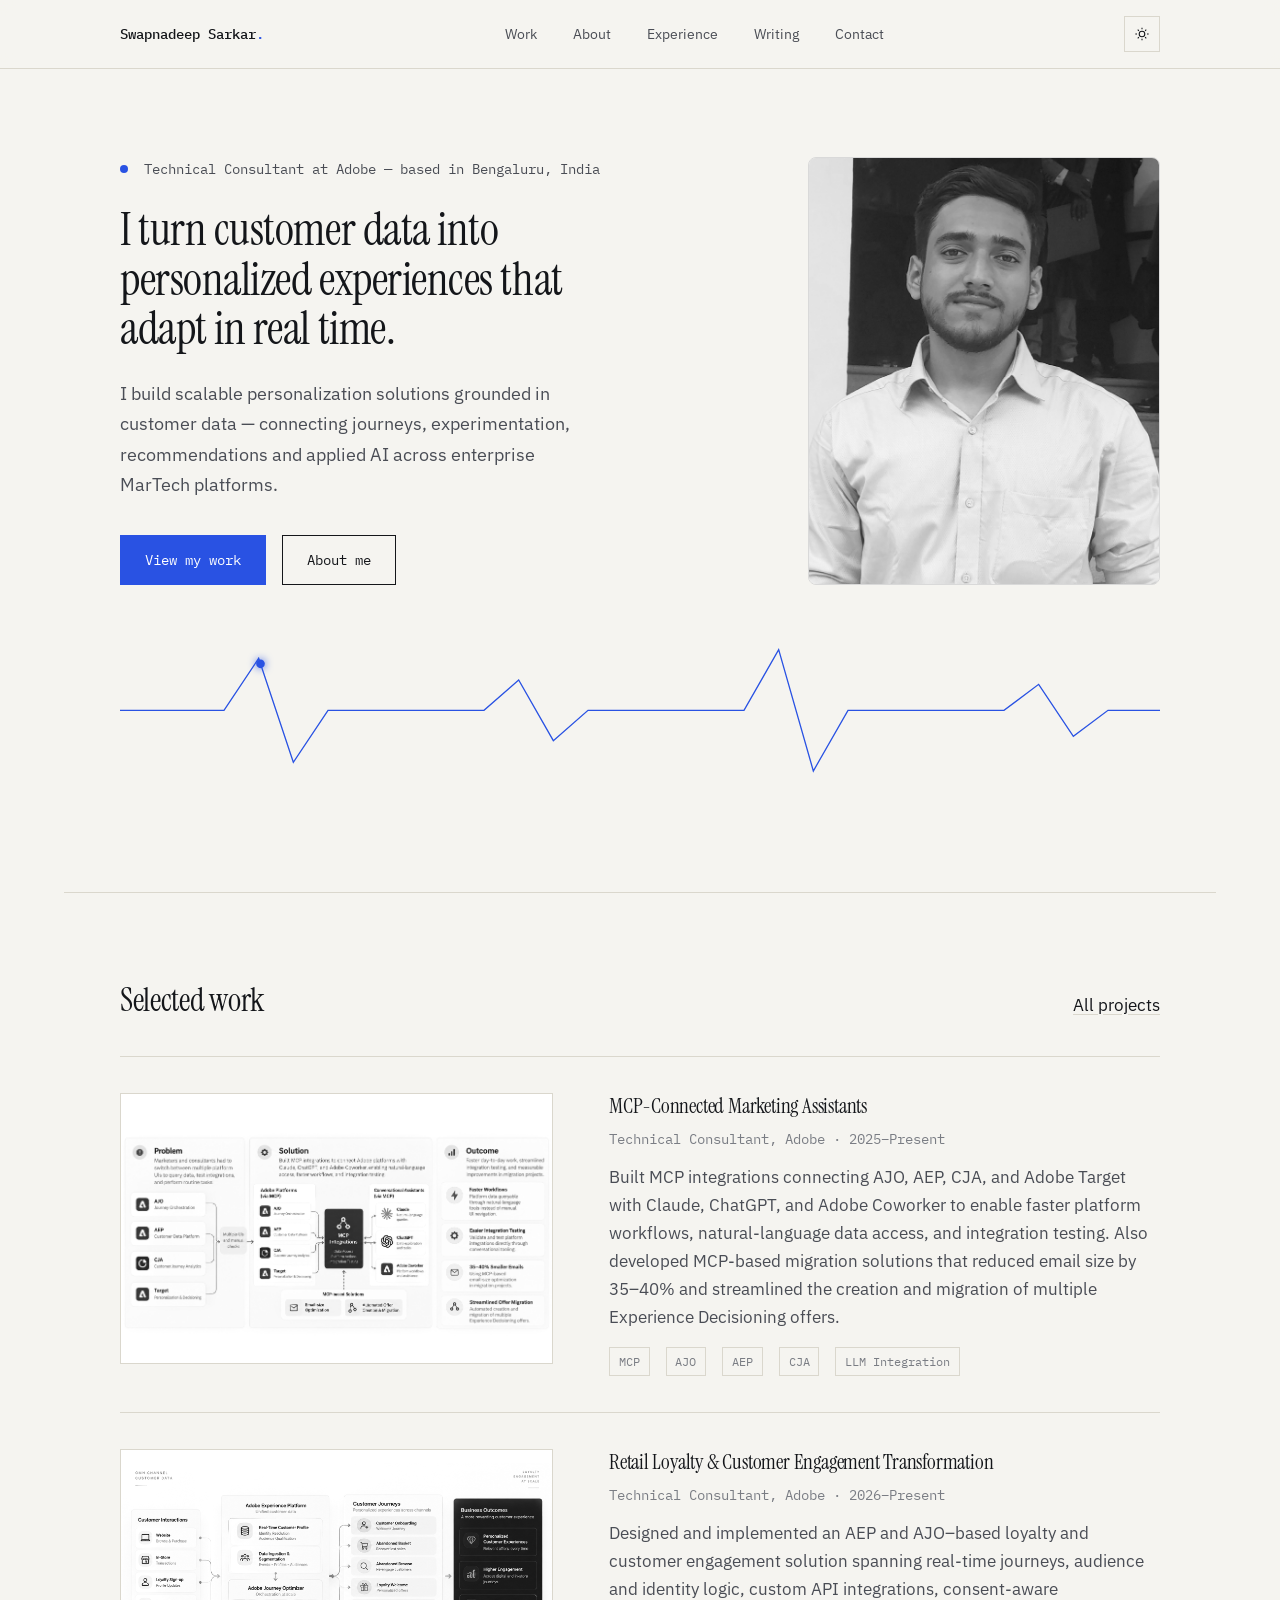
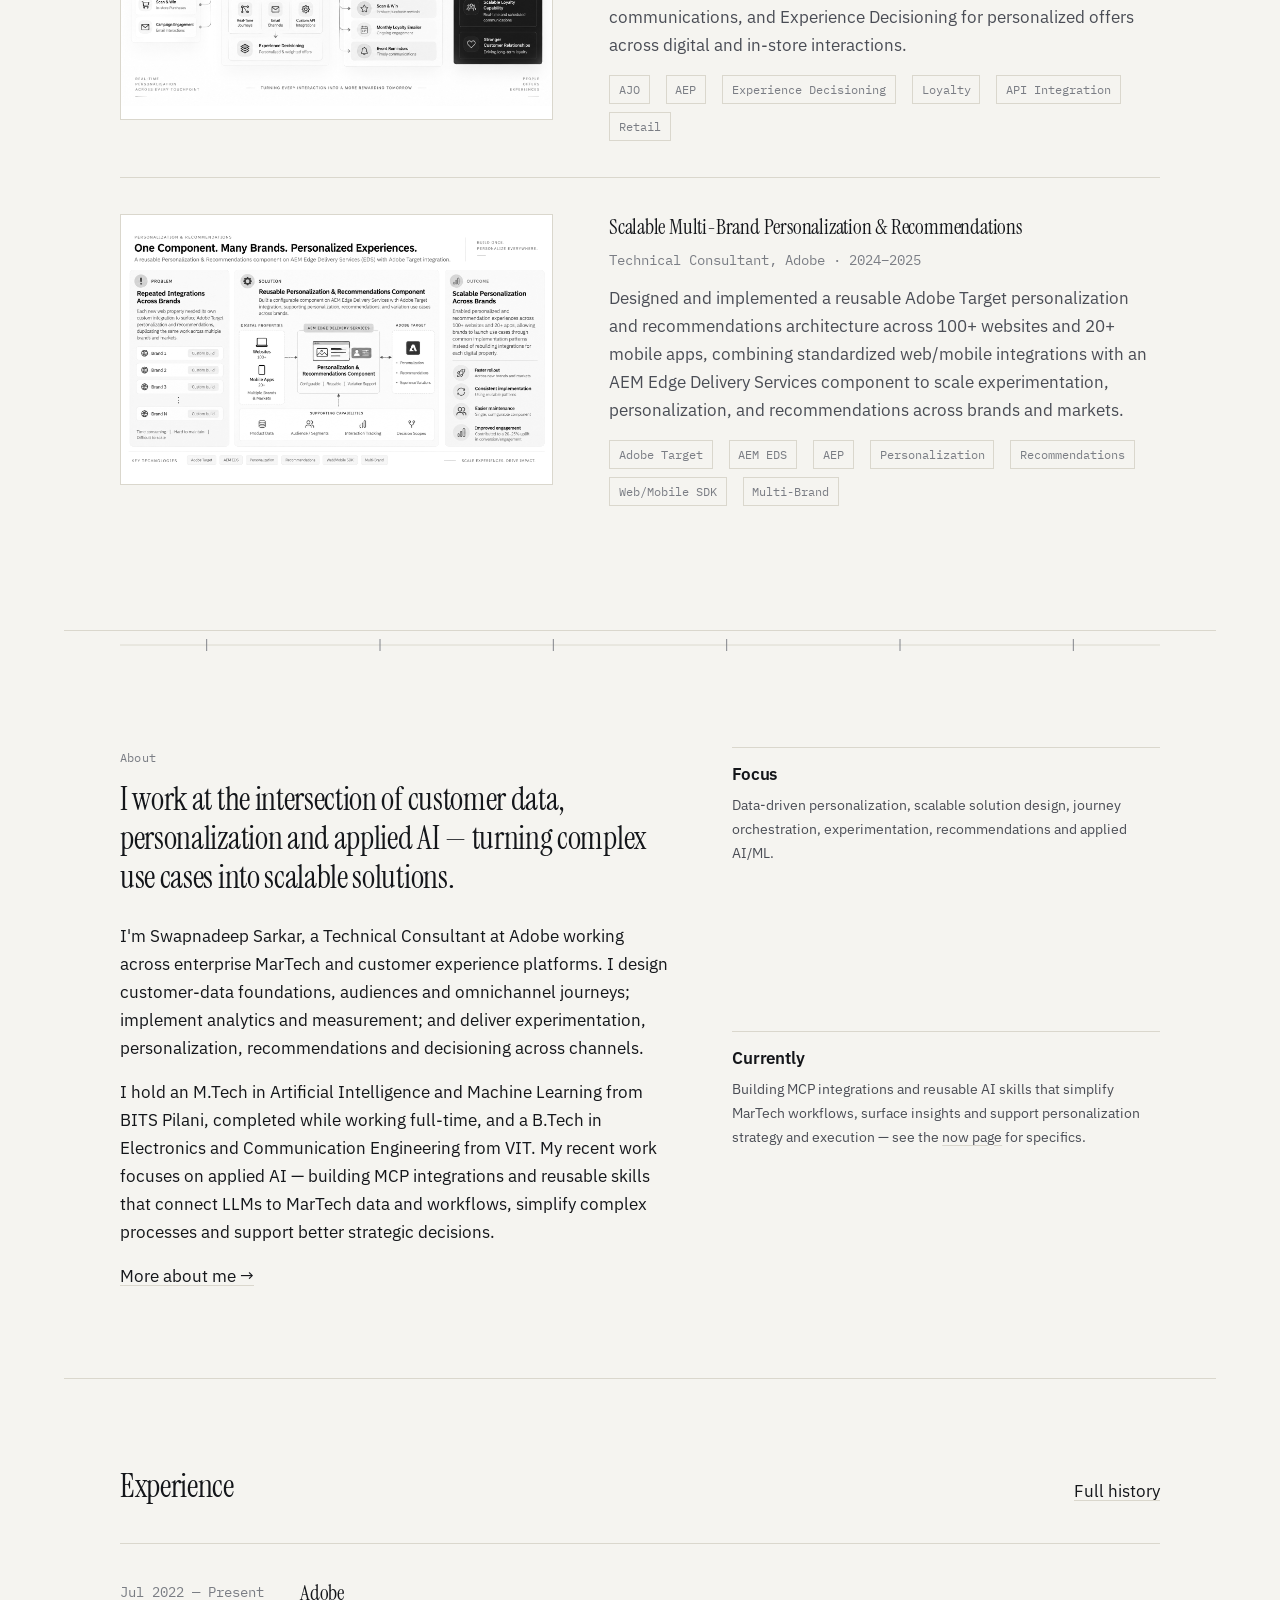
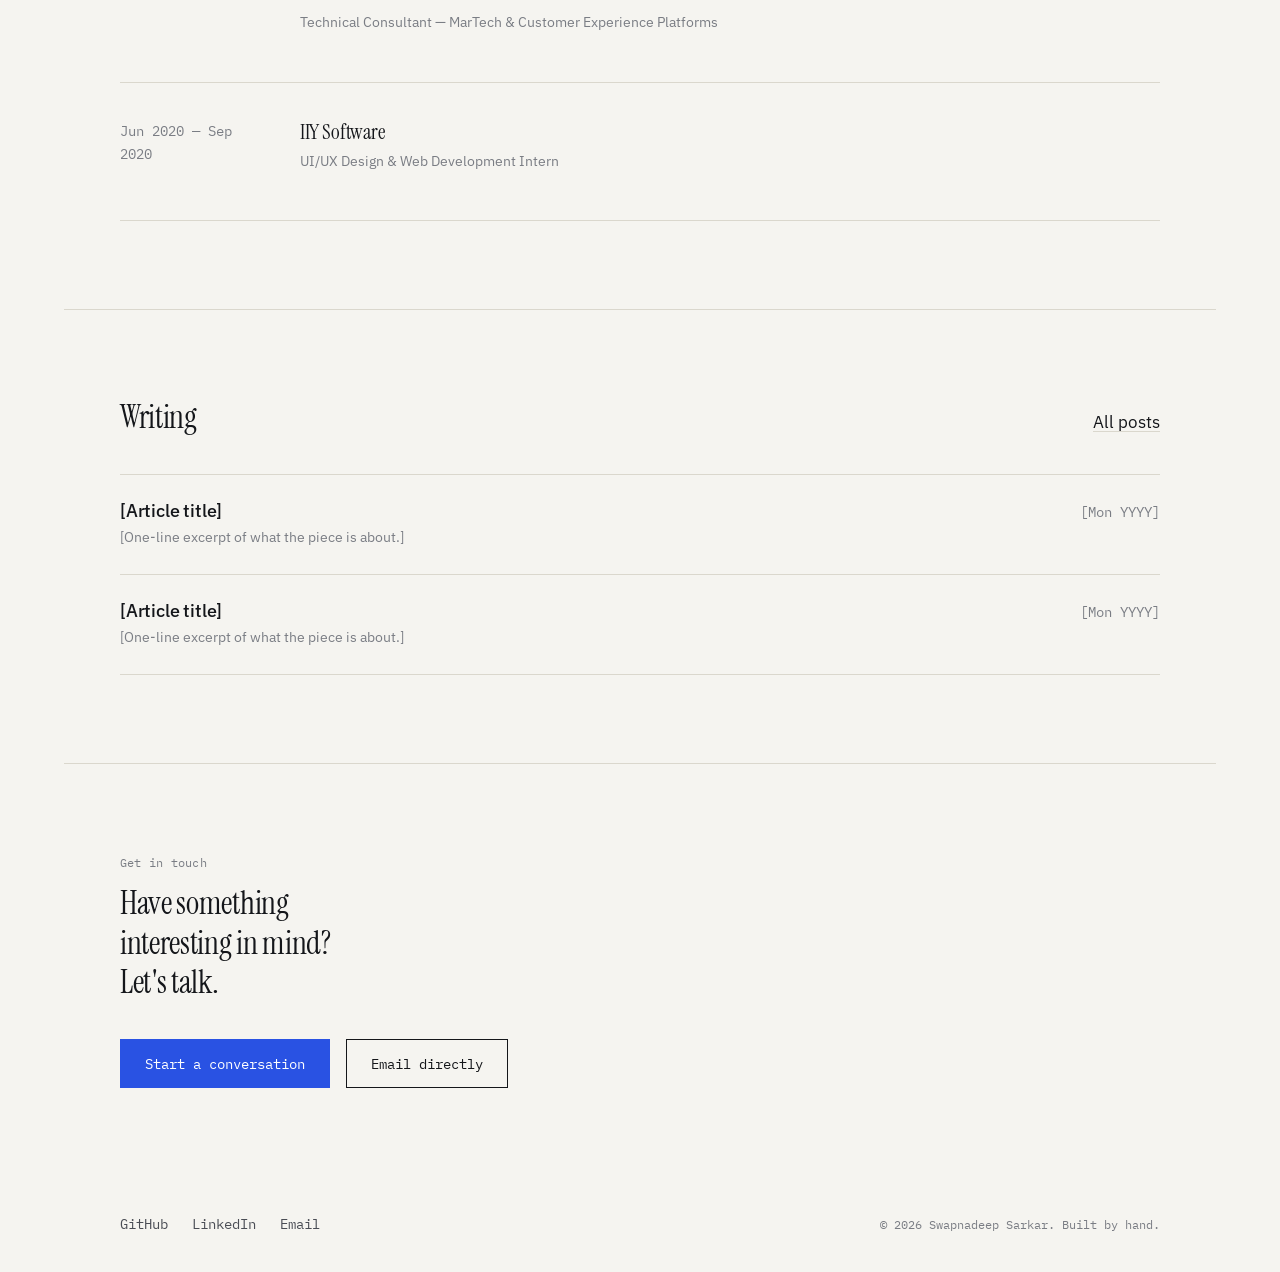
==== commit f4a249a2: "add AIML project and renumber project IDs, add remaining project screenshots" ====
--- a/index.html
+++ b/index.html
@@ -133,13 +133,15 @@
       <div class="work-list">
 
         <a class="work-item" href="projects.html#project-one">
-          <div class="work-visual"><span class="placeholder-fill">[ADD SCREENSHOT]</span></div>
+          <div class="work-visual"> <img src="assets/mcp-connected-marketing-assistants.png"
+              alt="MCP-Connected Marketing Assistants project screenshot" width="1600" height="1000"></div>
           <div class="work-body">
             <h3>MCP-Connected Marketing Assistants</h3>
             <p class="role">Technical Consultant, Adobe · 2025–Present</p>
             <p>Built MCP integrations connecting AJO, AEP, CJA, and Adobe Target with Claude, ChatGPT, and Adobe
-              Coworker, including an internal email-optimization solution that reduced email size by 35–40% on migration
-              projects and enabled natural-language interaction with marketing platforms.</p>
+              Coworker to enable faster platform workflows, natural-language data access, and integration testing. Also
+              developed MCP-based migration solutions that reduced email size by 35–40% and streamlined the creation and
+              migration of multiple Experience Decisioning offers.</p>
             <div class="stack-list">
               <span>MCP</span><span>AJO</span><span>AEP</span><span>CJA</span><span>LLM Integration</span>
             </div>
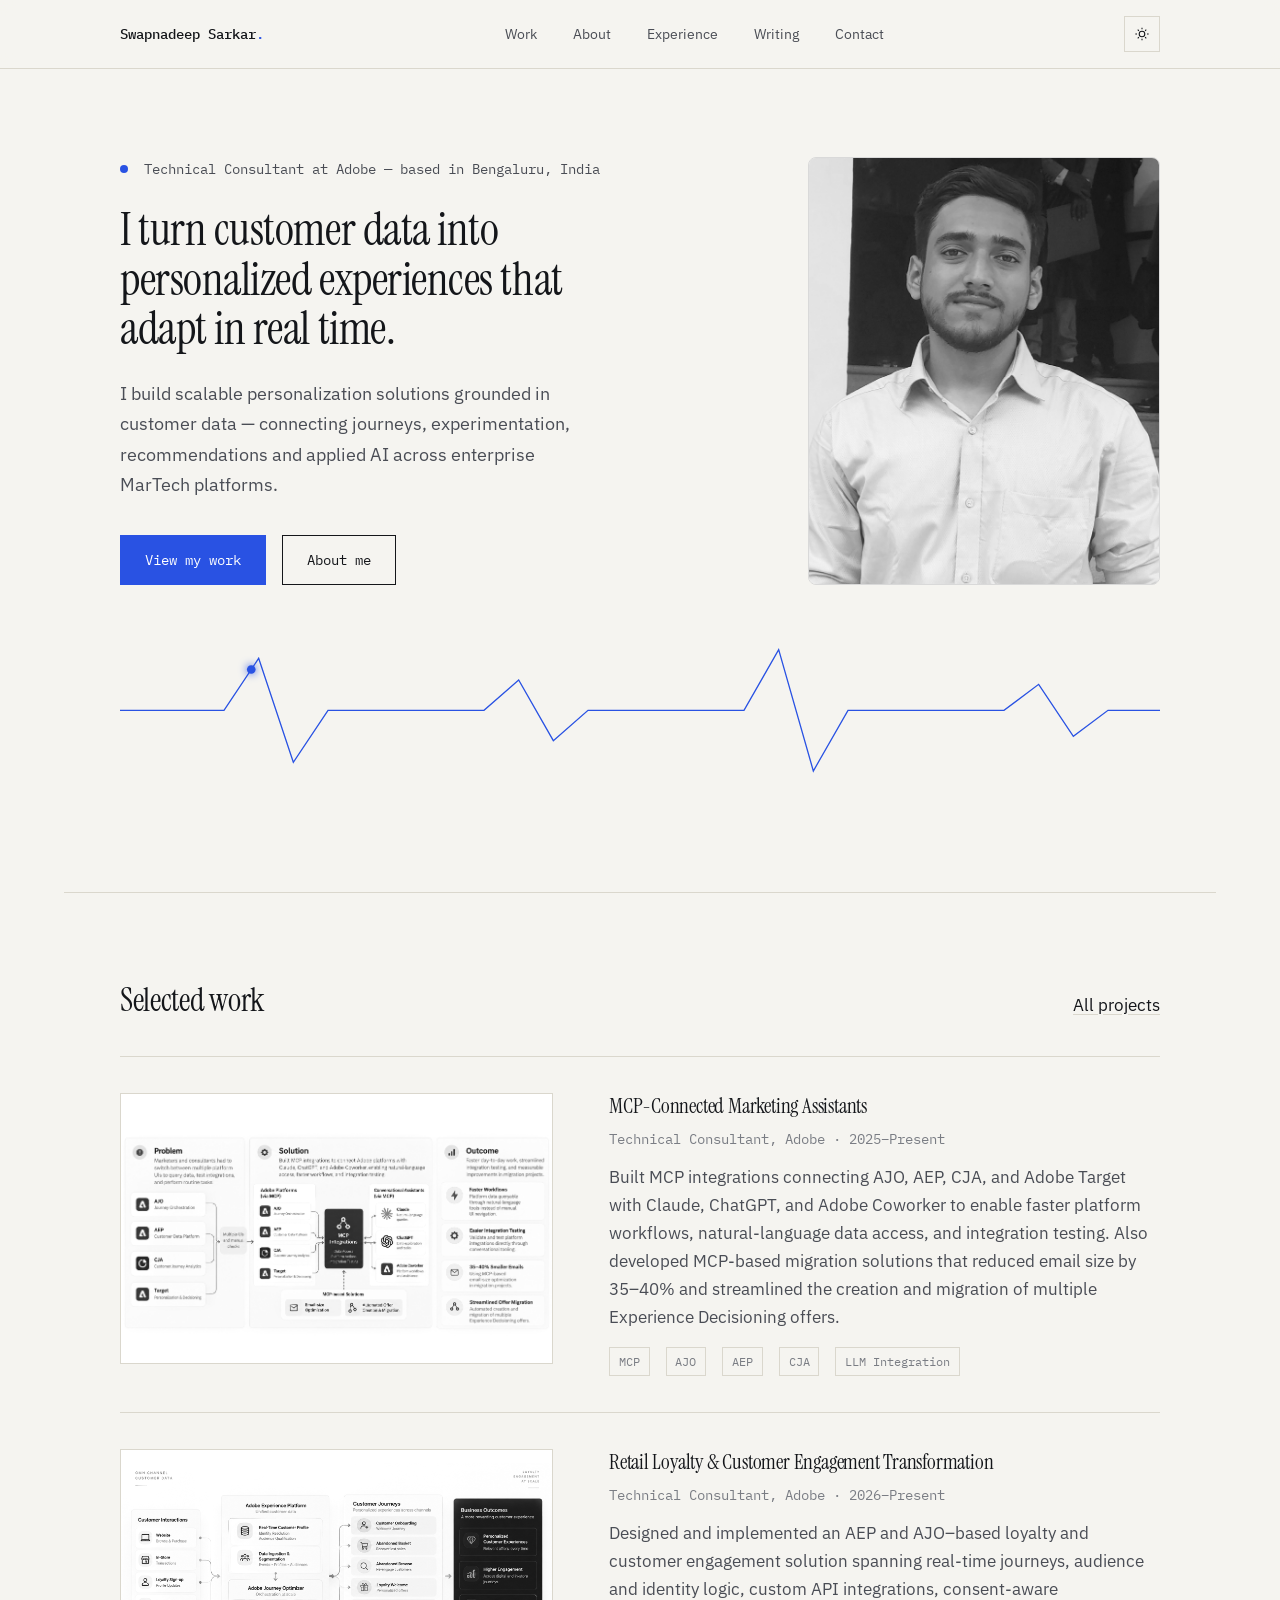
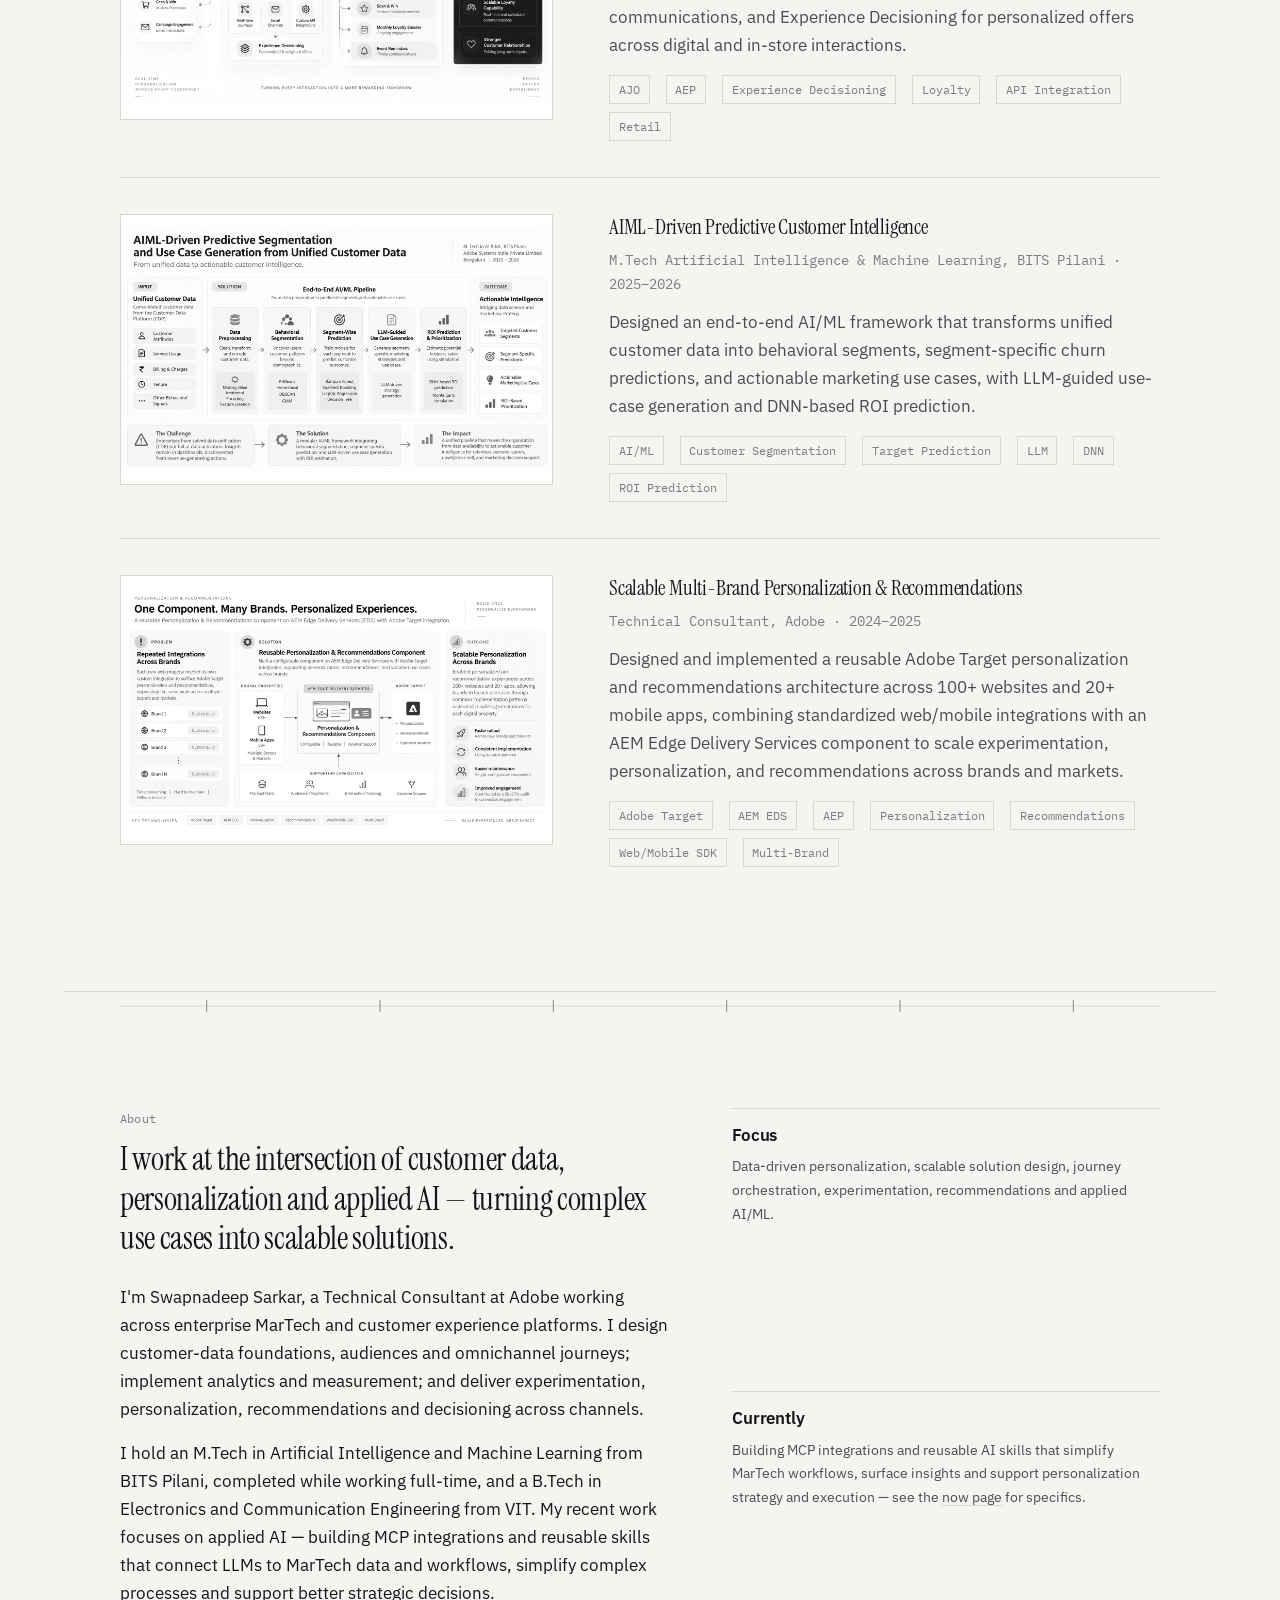
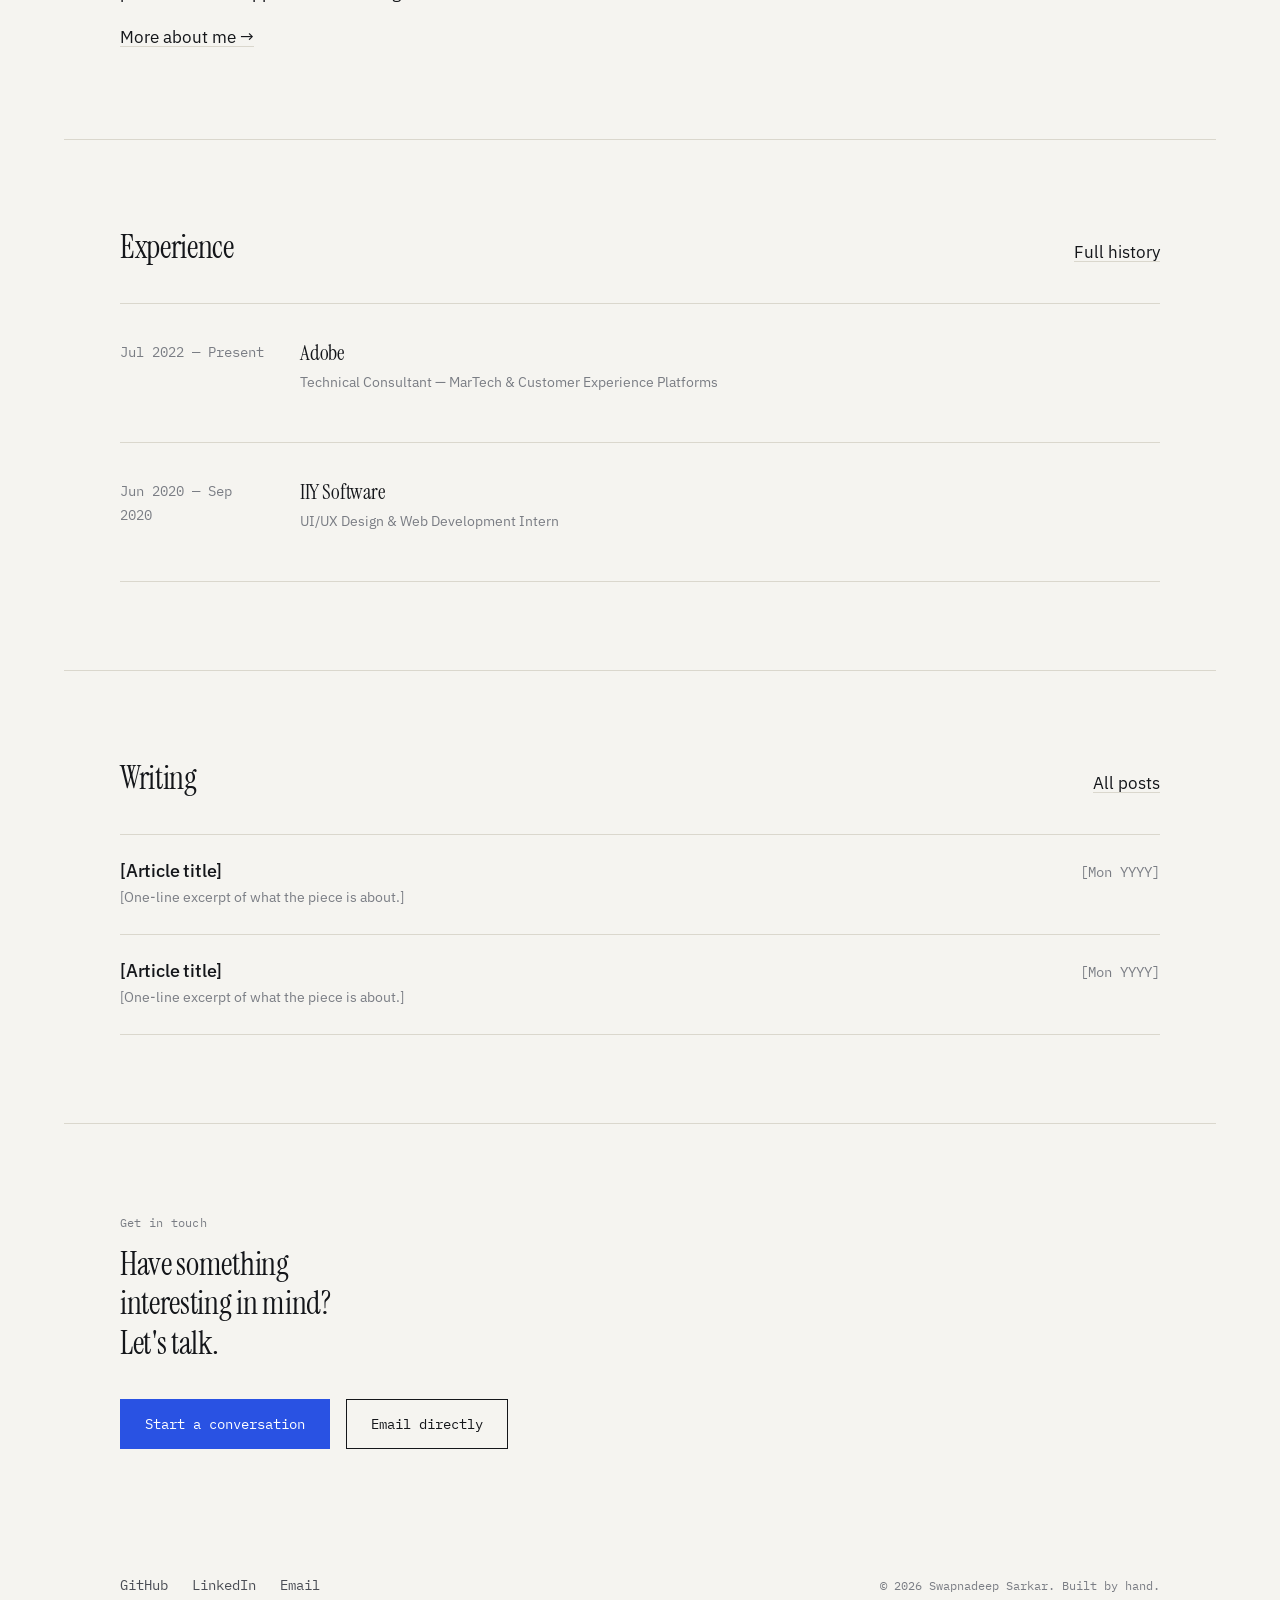
==== commit 30c501d8: "Add fourth selected work project" ====
--- a/index.html
+++ b/index.html
@@ -165,6 +165,23 @@
           </div>
         </a>
 
+        <a class="work-item" href="projects.html#project-six">
+          <div class="work-visual"><img src="assets/aiml-driven-predictive-customer-intelligence.png"
+              alt="AIML-Driven Predictive Customer Intelligence project screenshot" width="1600" height="1000">
+          </div>
+          <div class="work-body">
+            <h3>AIML-Driven Predictive Customer Intelligence</h3>
+            <p class="role">M.Tech Artificial Intelligence &amp; Machine Learning, BITS Pilani · 2025–2026</p>
+            <p>Designed an end-to-end AI/ML framework that transforms unified customer data into behavioral segments,
+              segment-specific churn predictions, and actionable marketing use cases, with LLM-guided use-case
+              generation and DNN-based ROI prediction.</p>
+            <div class="stack-list">
+              <span>AI/ML</span><span>Customer Segmentation</span><span>Target Prediction</span><span>LLM</span>
+              <span>DNN</span><span>ROI Prediction</span>
+            </div>
+          </div>
+        </a>
+
         <a class="work-item" href="projects.html#project-seven">
           <div class="work-visual"> <img src="assets/scalable-multi-brand-personalization-&-recommendations.png"
               alt="Scalable Multi-Brand Personalization & Recommendations project screenshot" width="1600"
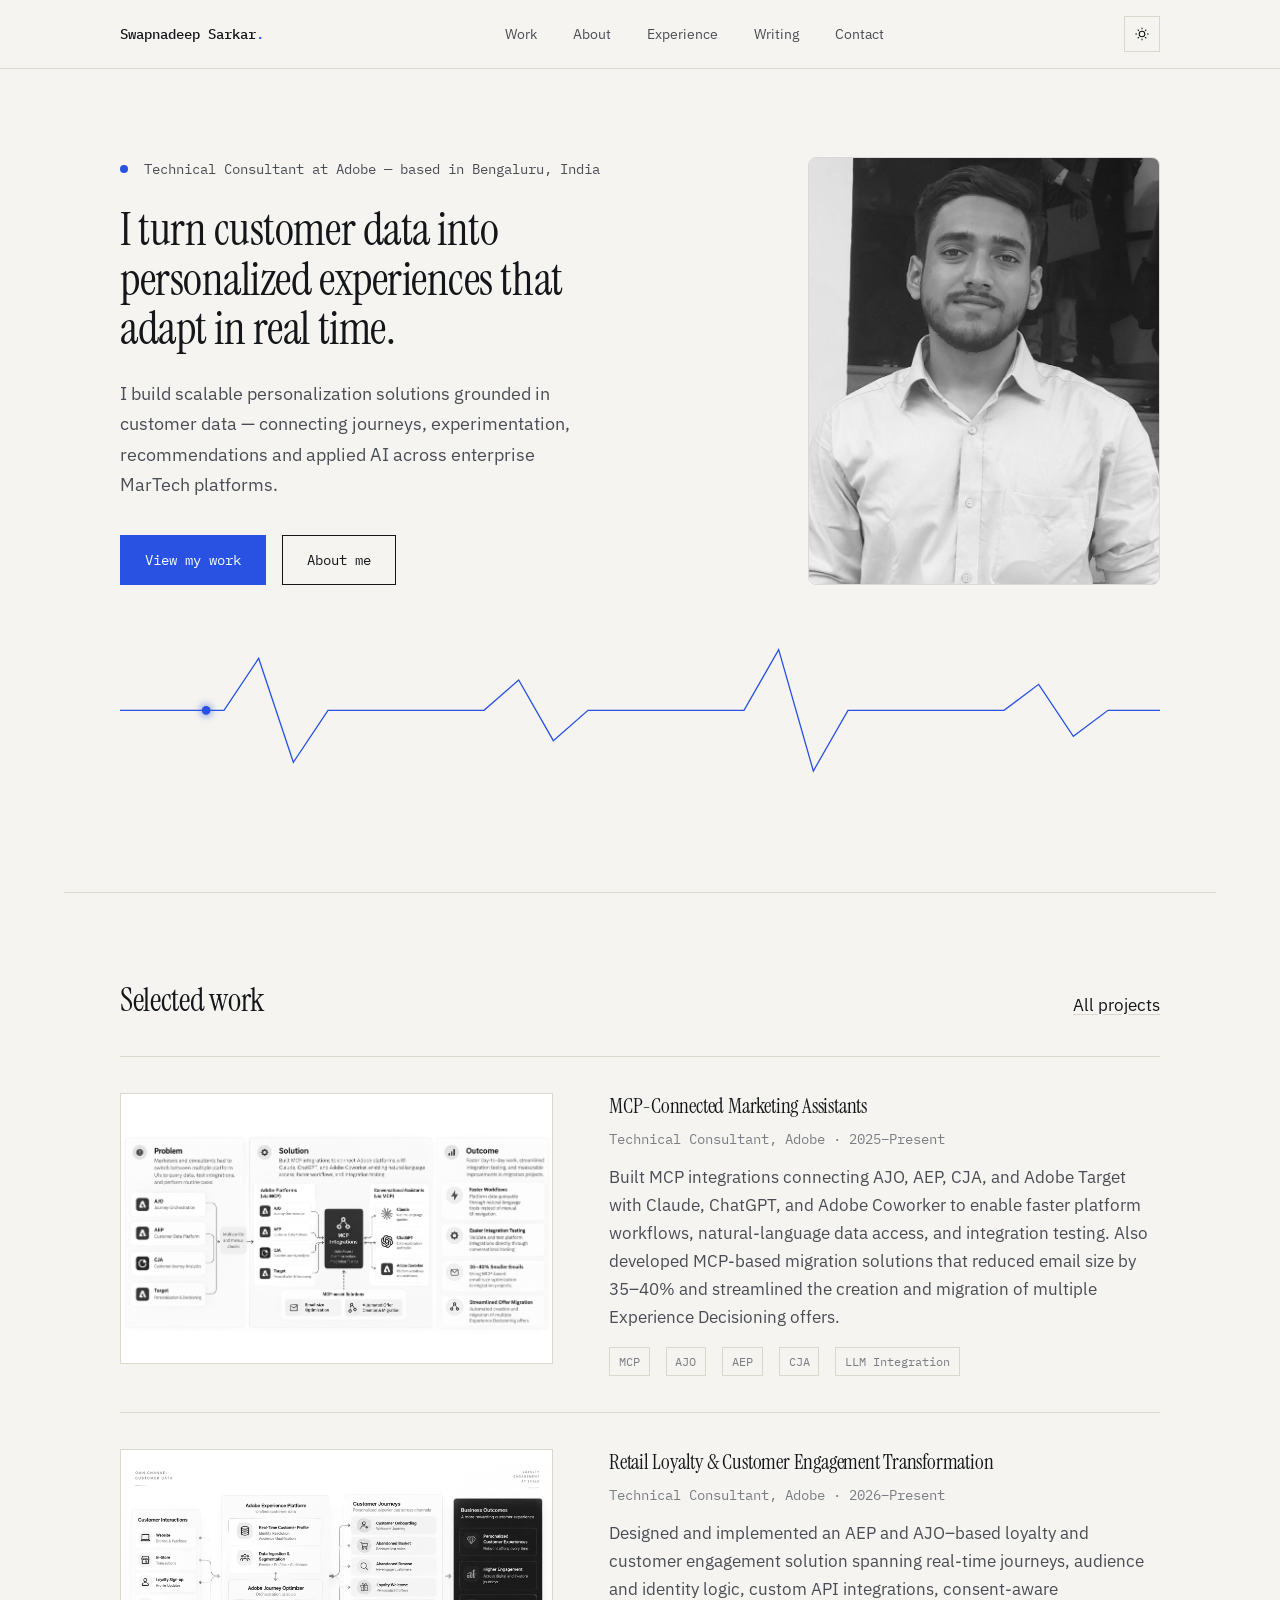
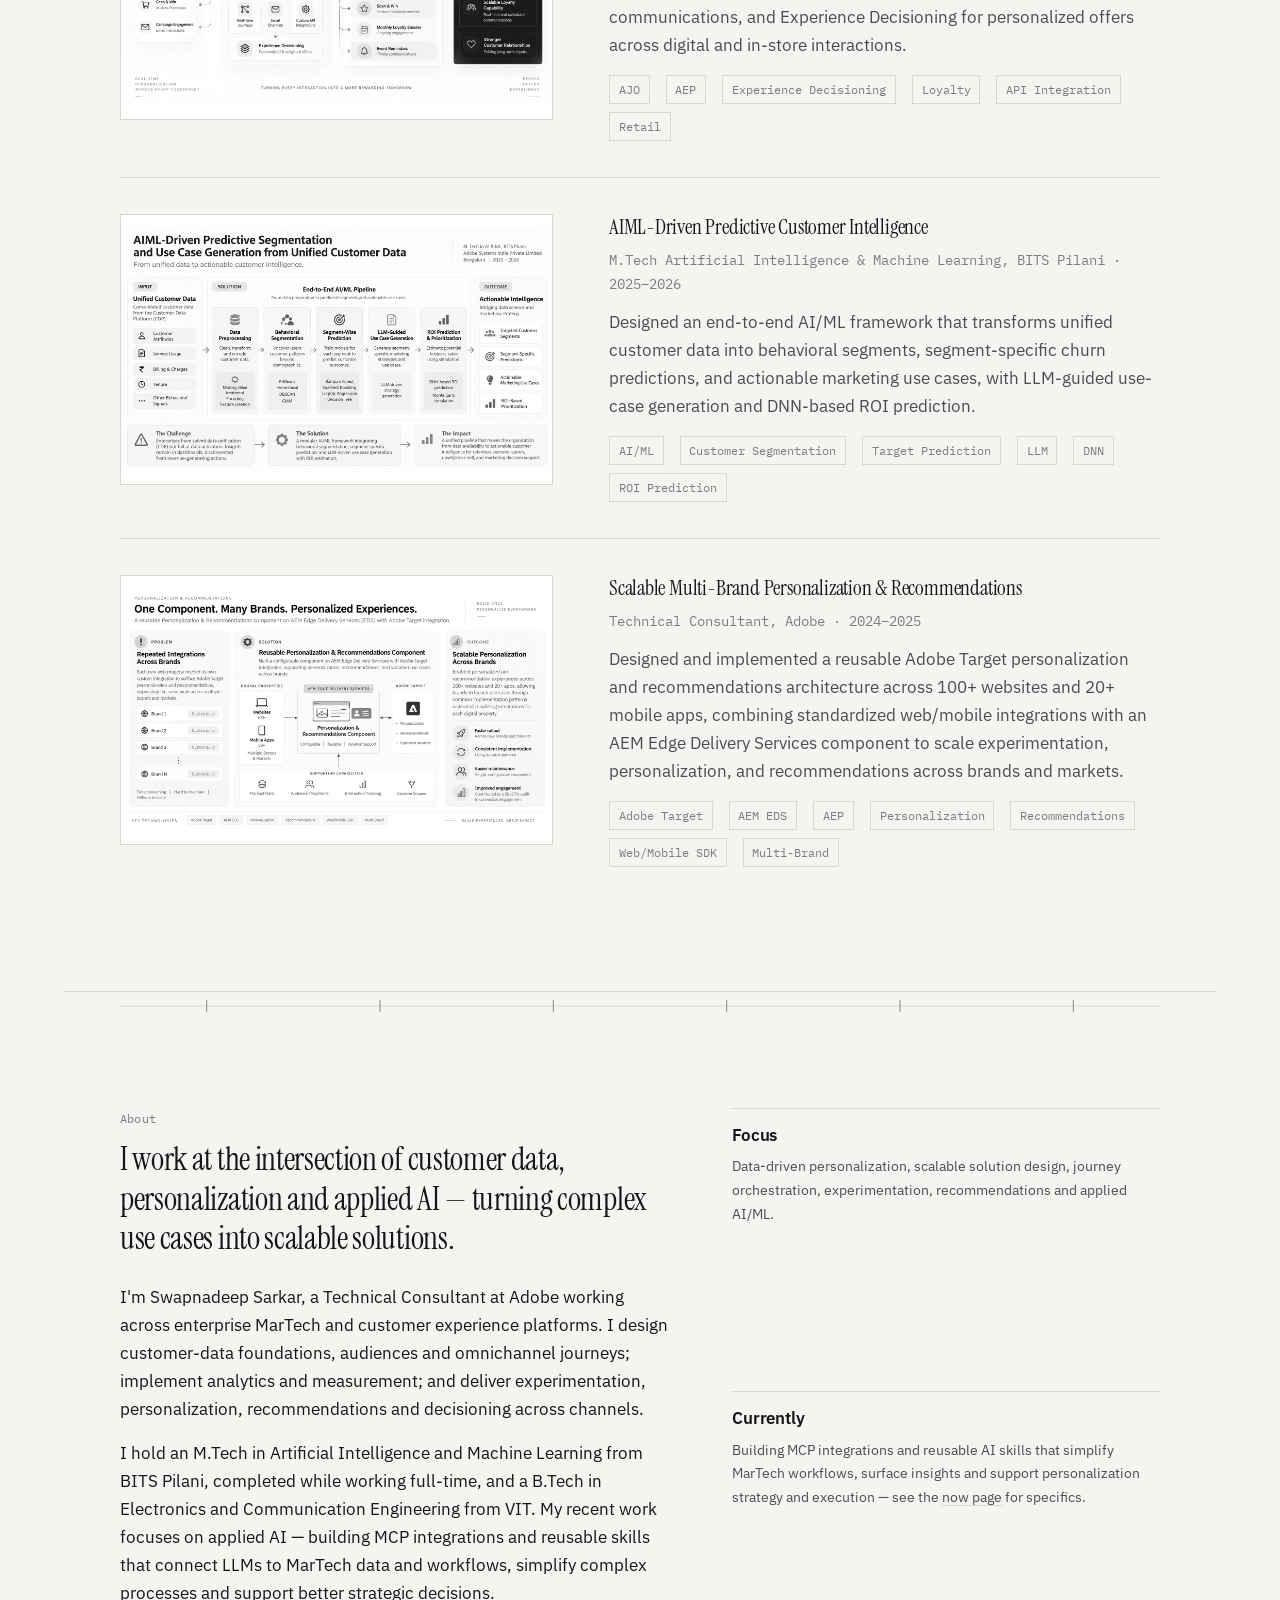
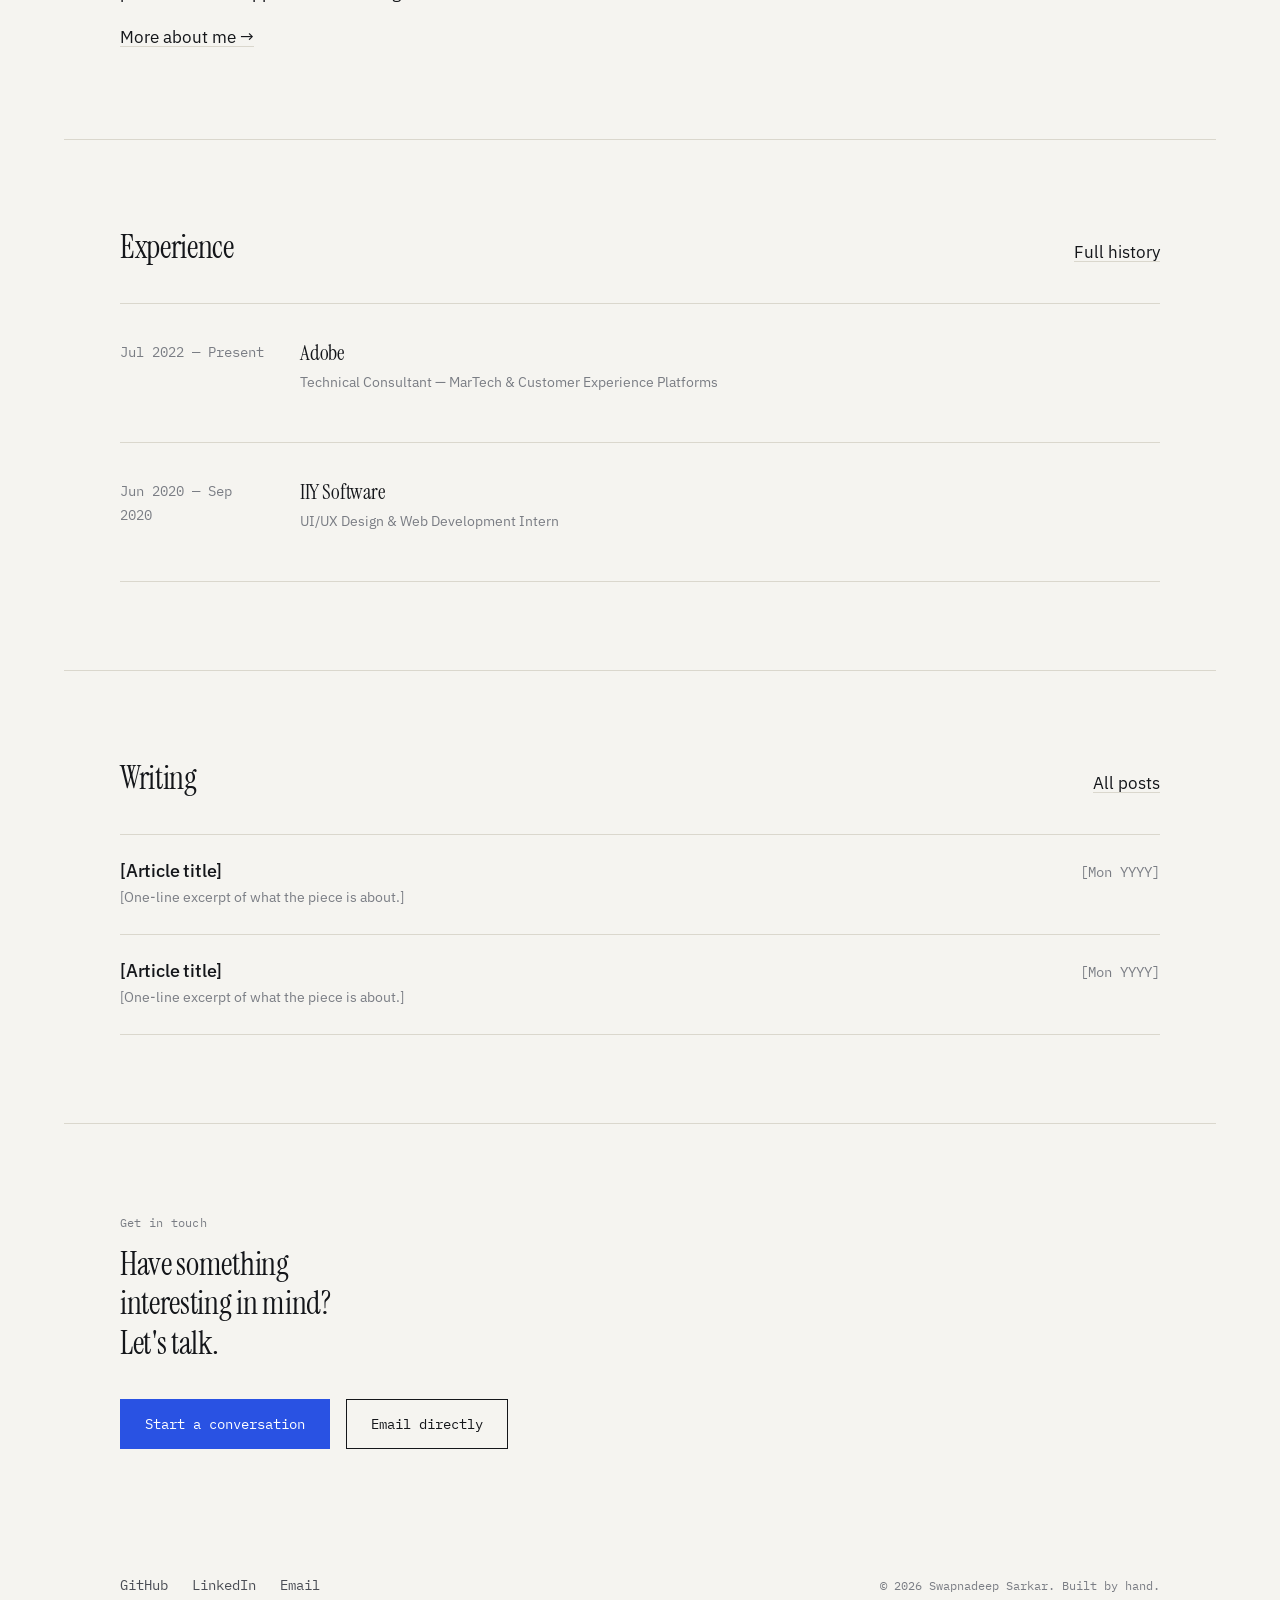
==== commit 0010a220: "perf: lazy-load project images" ====
--- a/index.html
+++ b/index.html
@@ -134,7 +134,7 @@
 
         <a class="work-item" href="projects.html#project-one">
           <div class="work-visual"> <img src="assets/mcp-connected-marketing-assistants.png"
-              alt="MCP-Connected Marketing Assistants project screenshot" width="1600" height="1000"></div>
+              alt="MCP-Connected Marketing Assistants project screenshot" width="1600" height="1000" loading="lazy"></div>
           <div class="work-body">
             <h3>MCP-Connected Marketing Assistants</h3>
             <p class="role">Technical Consultant, Adobe · 2025–Present</p>
@@ -150,7 +150,7 @@
 
         <a class="work-item" href="projects.html#project-two">
           <div class="work-visual"><img src="assets/retail-loyalty-&-customer-engagement-transformation.png"
-              alt="Retail Loyalty & Customer Engagement Transformation project screenshot" width="1600" height="1000">
+              alt="Retail Loyalty & Customer Engagement Transformation project screenshot" width="1600" height="1000" loading="lazy">
           </div>
           <div class="work-body">
             <h3>Retail Loyalty & Customer Engagement Transformation</h3>
@@ -167,7 +167,7 @@
 
         <a class="work-item" href="projects.html#project-six">
           <div class="work-visual"><img src="assets/aiml-driven-predictive-customer-intelligence.png"
-              alt="AIML-Driven Predictive Customer Intelligence project screenshot" width="1600" height="1000">
+              alt="AIML-Driven Predictive Customer Intelligence project screenshot" width="1600" height="1000" loading="lazy">
           </div>
           <div class="work-body">
             <h3>AIML-Driven Predictive Customer Intelligence</h3>
@@ -185,7 +185,7 @@
         <a class="work-item" href="projects.html#project-seven">
           <div class="work-visual"> <img src="assets/scalable-multi-brand-personalization-&-recommendations.png"
               alt="Scalable Multi-Brand Personalization & Recommendations project screenshot" width="1600"
-              height="1000">
+              height="1000" loading="lazy">
           </div>
           <div class="work-body">
             <h3>Scalable Multi-Brand Personalization & Recommendations</h3>
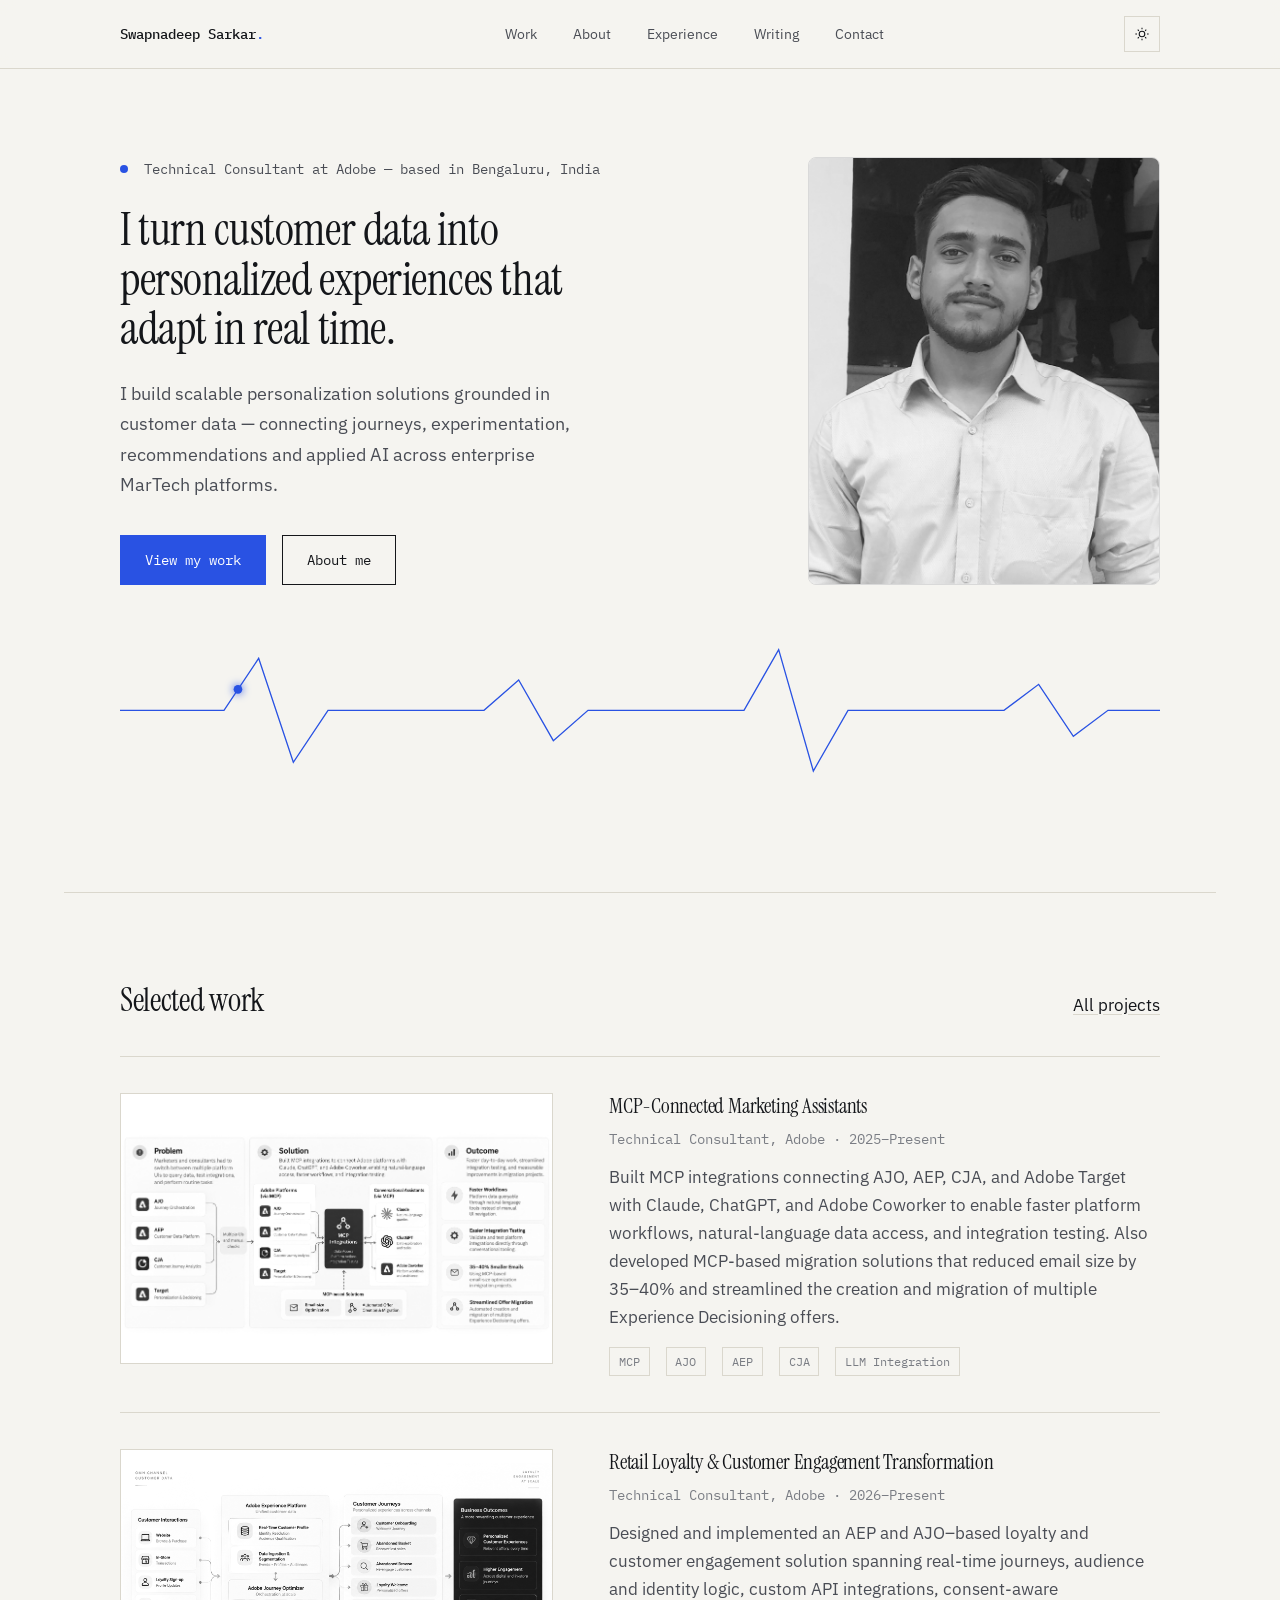
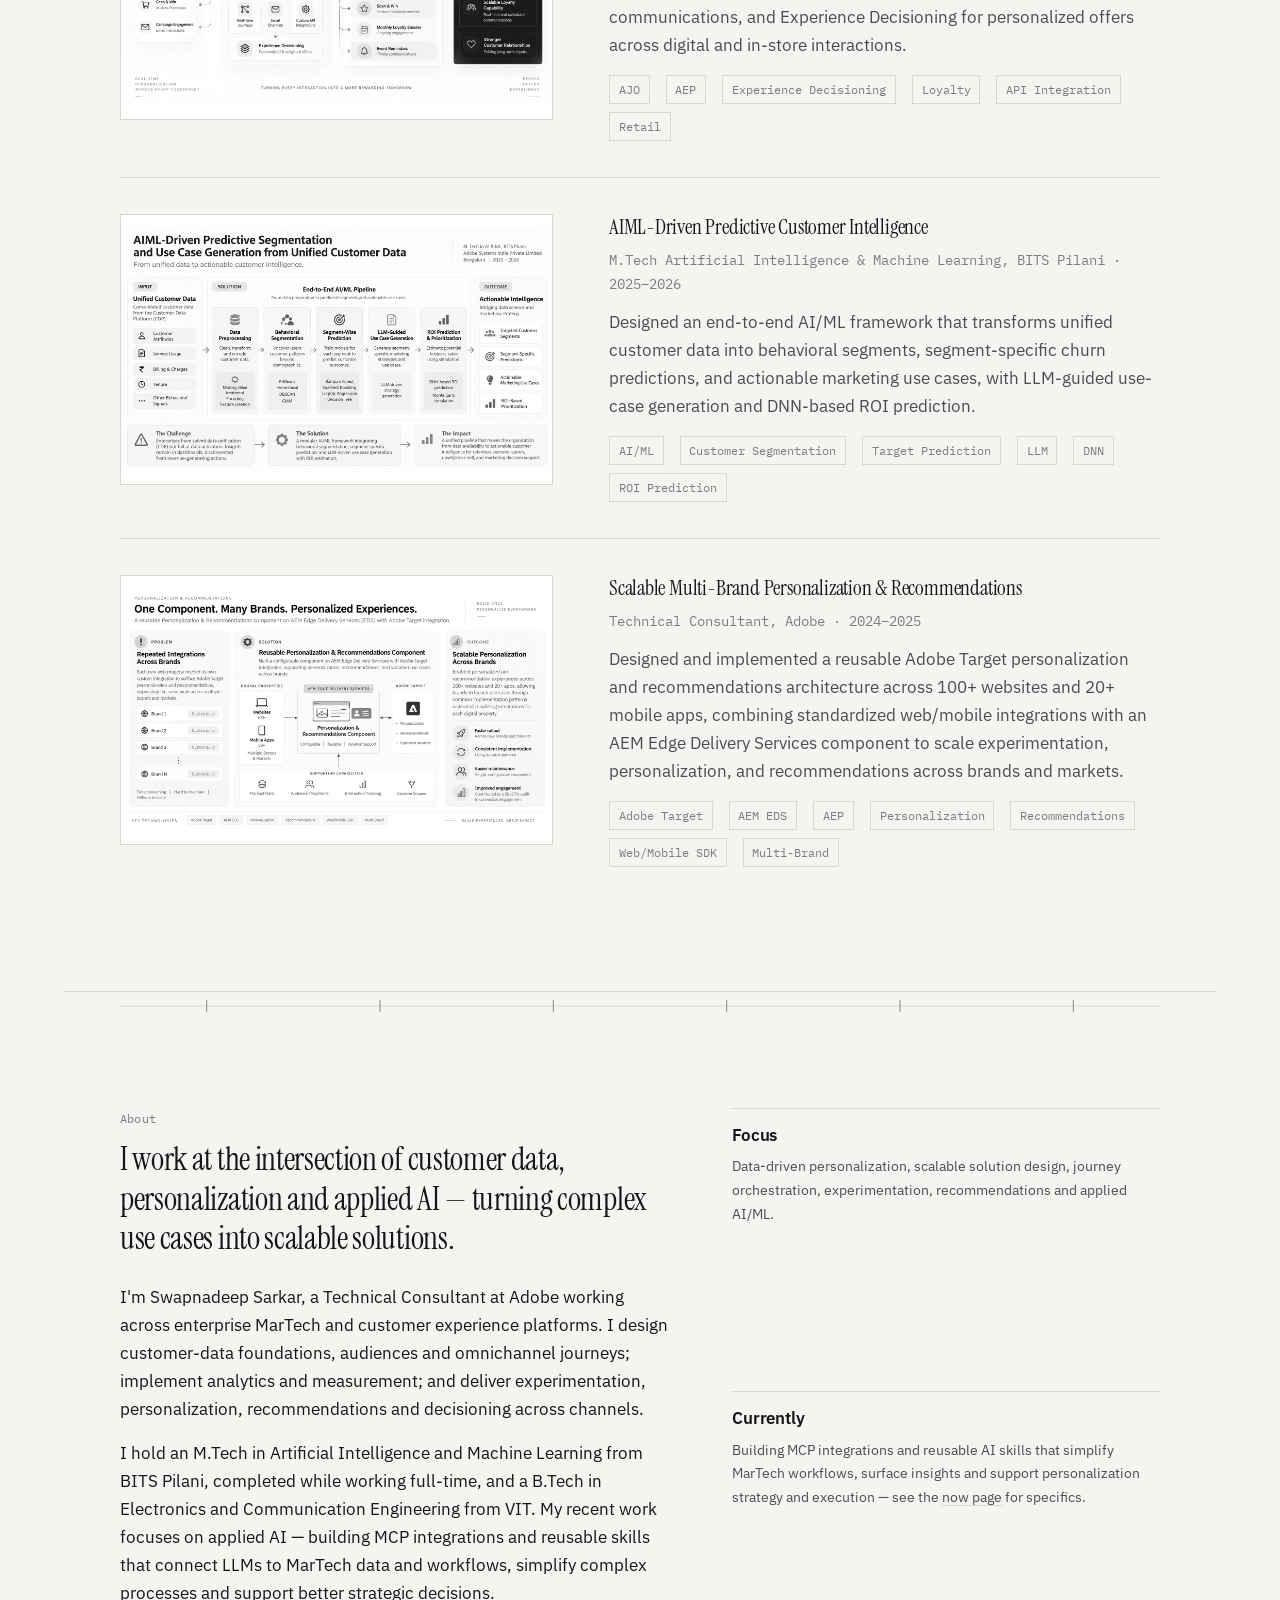
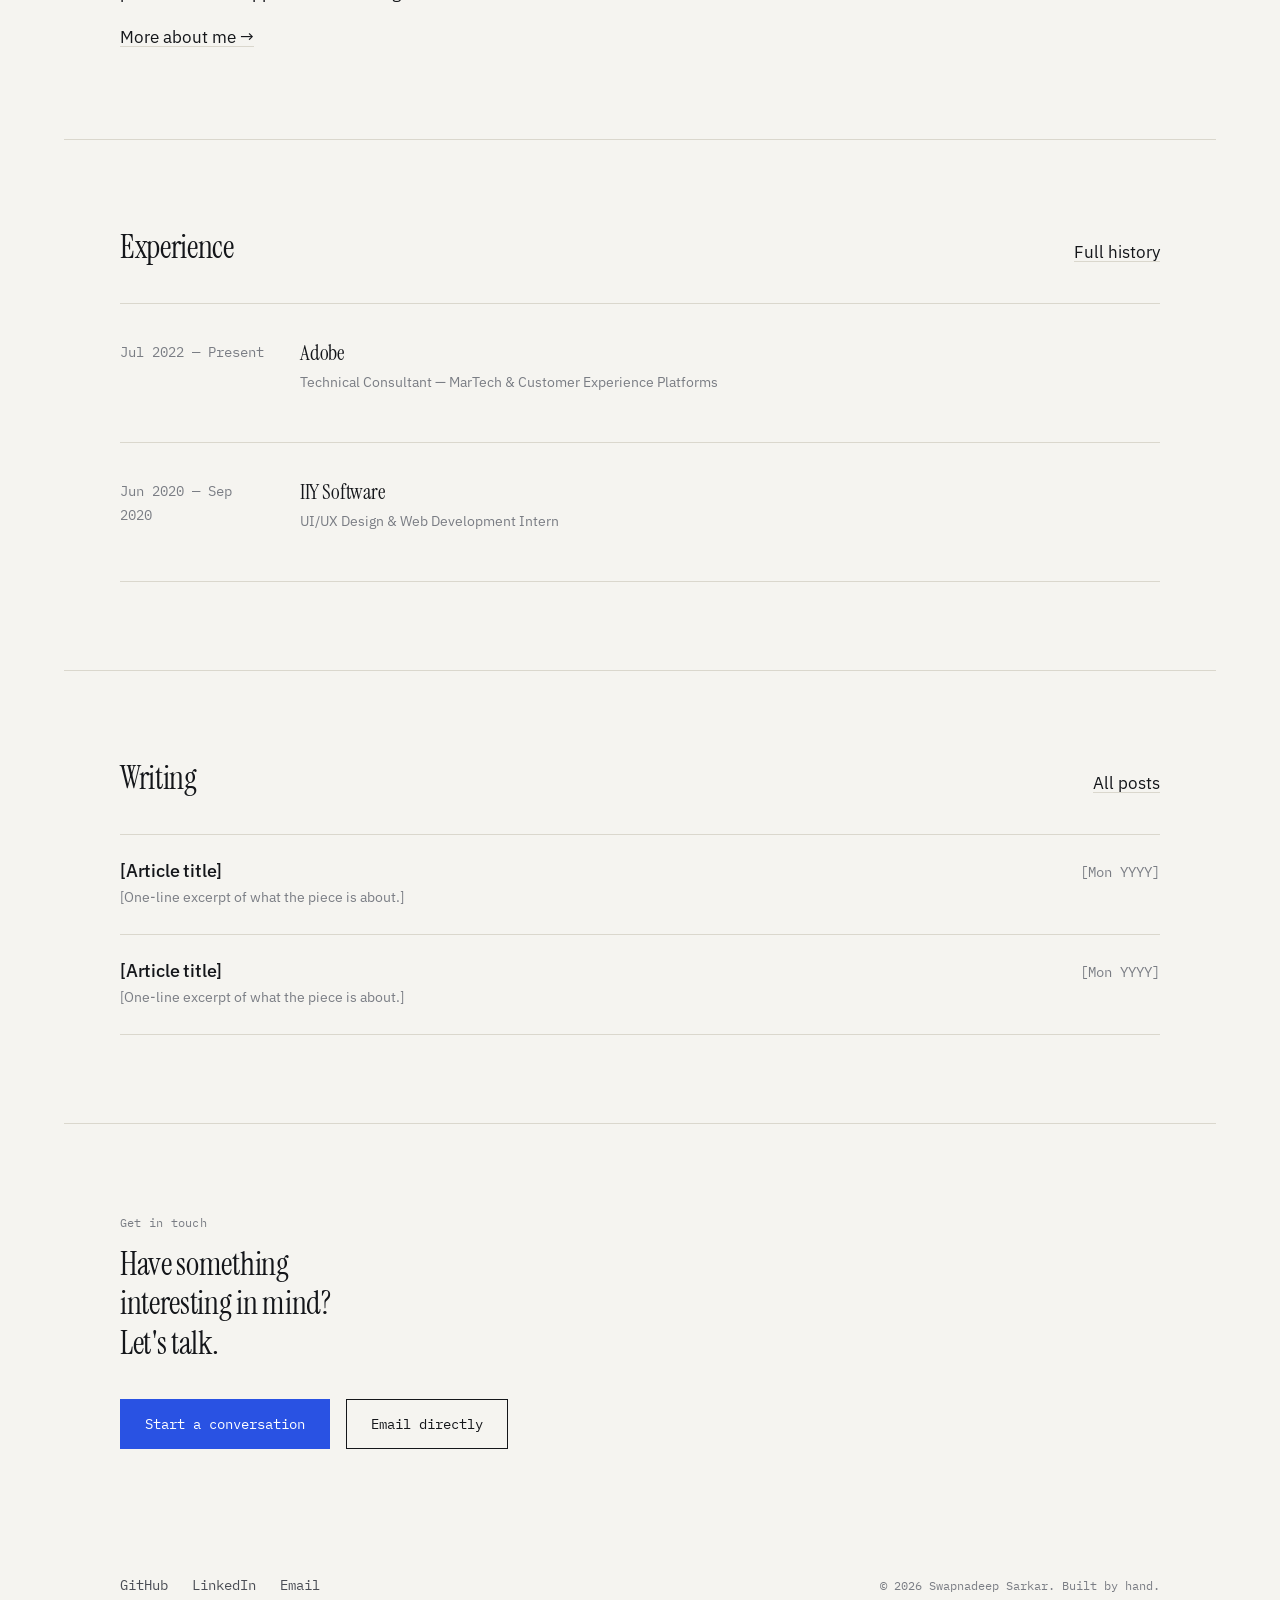
==== commit 1530d232: "Add Adobe Tags MCP Accelerator and descriptive project anchors Add portfolio case study and image, u" ====
--- a/index.html
+++ b/index.html
@@ -132,7 +132,7 @@
       </div>
       <div class="work-list">
 
-        <a class="work-item" href="projects.html#project-one">
+        <a class="work-item" href="projects.html#mcp-connected-marketing-assistants">
           <div class="work-visual"> <img src="assets/mcp-connected-marketing-assistants.png"
               alt="MCP-Connected Marketing Assistants project screenshot" width="1600" height="1000" loading="lazy"></div>
           <div class="work-body">
@@ -148,7 +148,7 @@
           </div>
         </a>
 
-        <a class="work-item" href="projects.html#project-two">
+        <a class="work-item" href="projects.html#retail-loyalty-customer-engagement-transformation">
           <div class="work-visual"><img src="assets/retail-loyalty-&-customer-engagement-transformation.png"
               alt="Retail Loyalty & Customer Engagement Transformation project screenshot" width="1600" height="1000" loading="lazy">
           </div>
@@ -165,7 +165,7 @@
           </div>
         </a>
 
-        <a class="work-item" href="projects.html#project-six">
+        <a class="work-item" href="projects.html#aiml-driven-predictive-customer-intelligence">
           <div class="work-visual"><img src="assets/aiml-driven-predictive-customer-intelligence.png"
               alt="AIML-Driven Predictive Customer Intelligence project screenshot" width="1600" height="1000" loading="lazy">
           </div>
@@ -182,7 +182,7 @@
           </div>
         </a>
 
-        <a class="work-item" href="projects.html#project-seven">
+        <a class="work-item" href="projects.html#scalable-multi-brand-personalization-recommendations">
           <div class="work-visual"> <img src="assets/scalable-multi-brand-personalization-&-recommendations.png"
               alt="Scalable Multi-Brand Personalization & Recommendations project screenshot" width="1600"
               height="1000" loading="lazy">
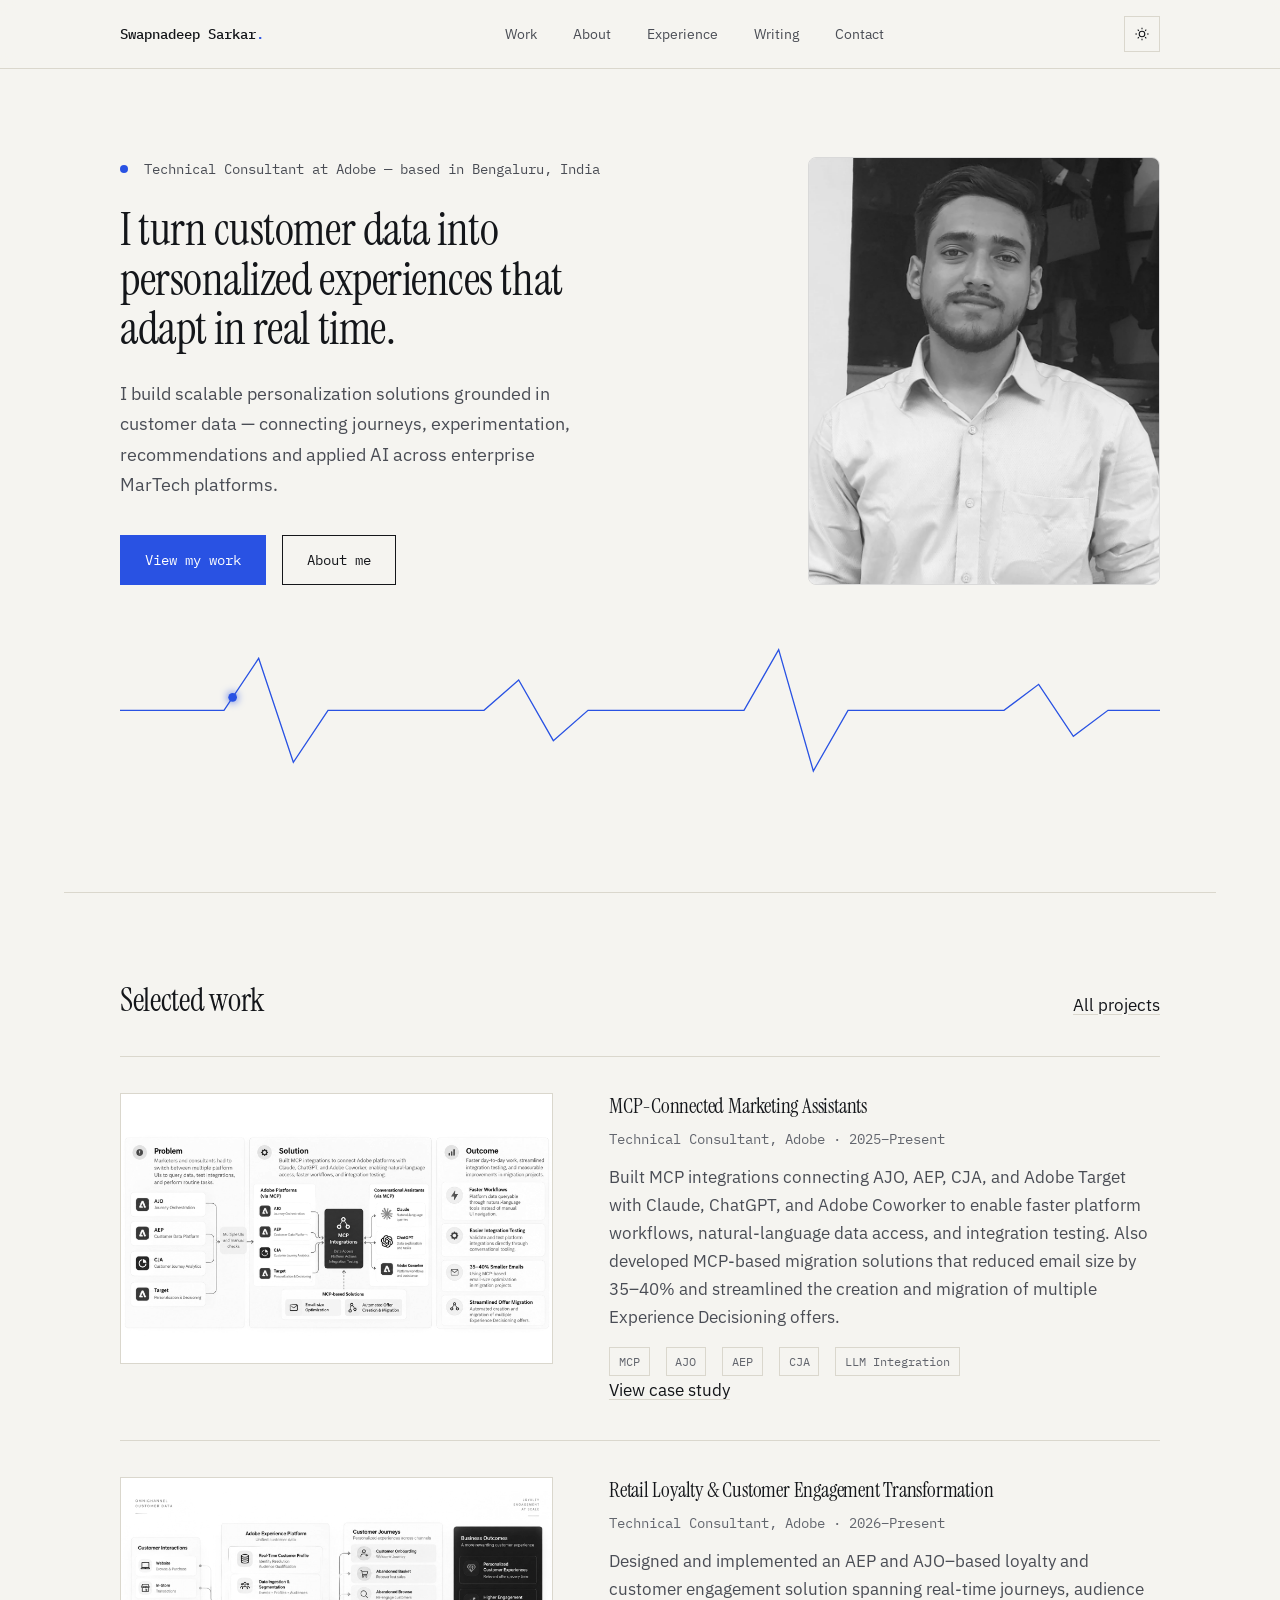
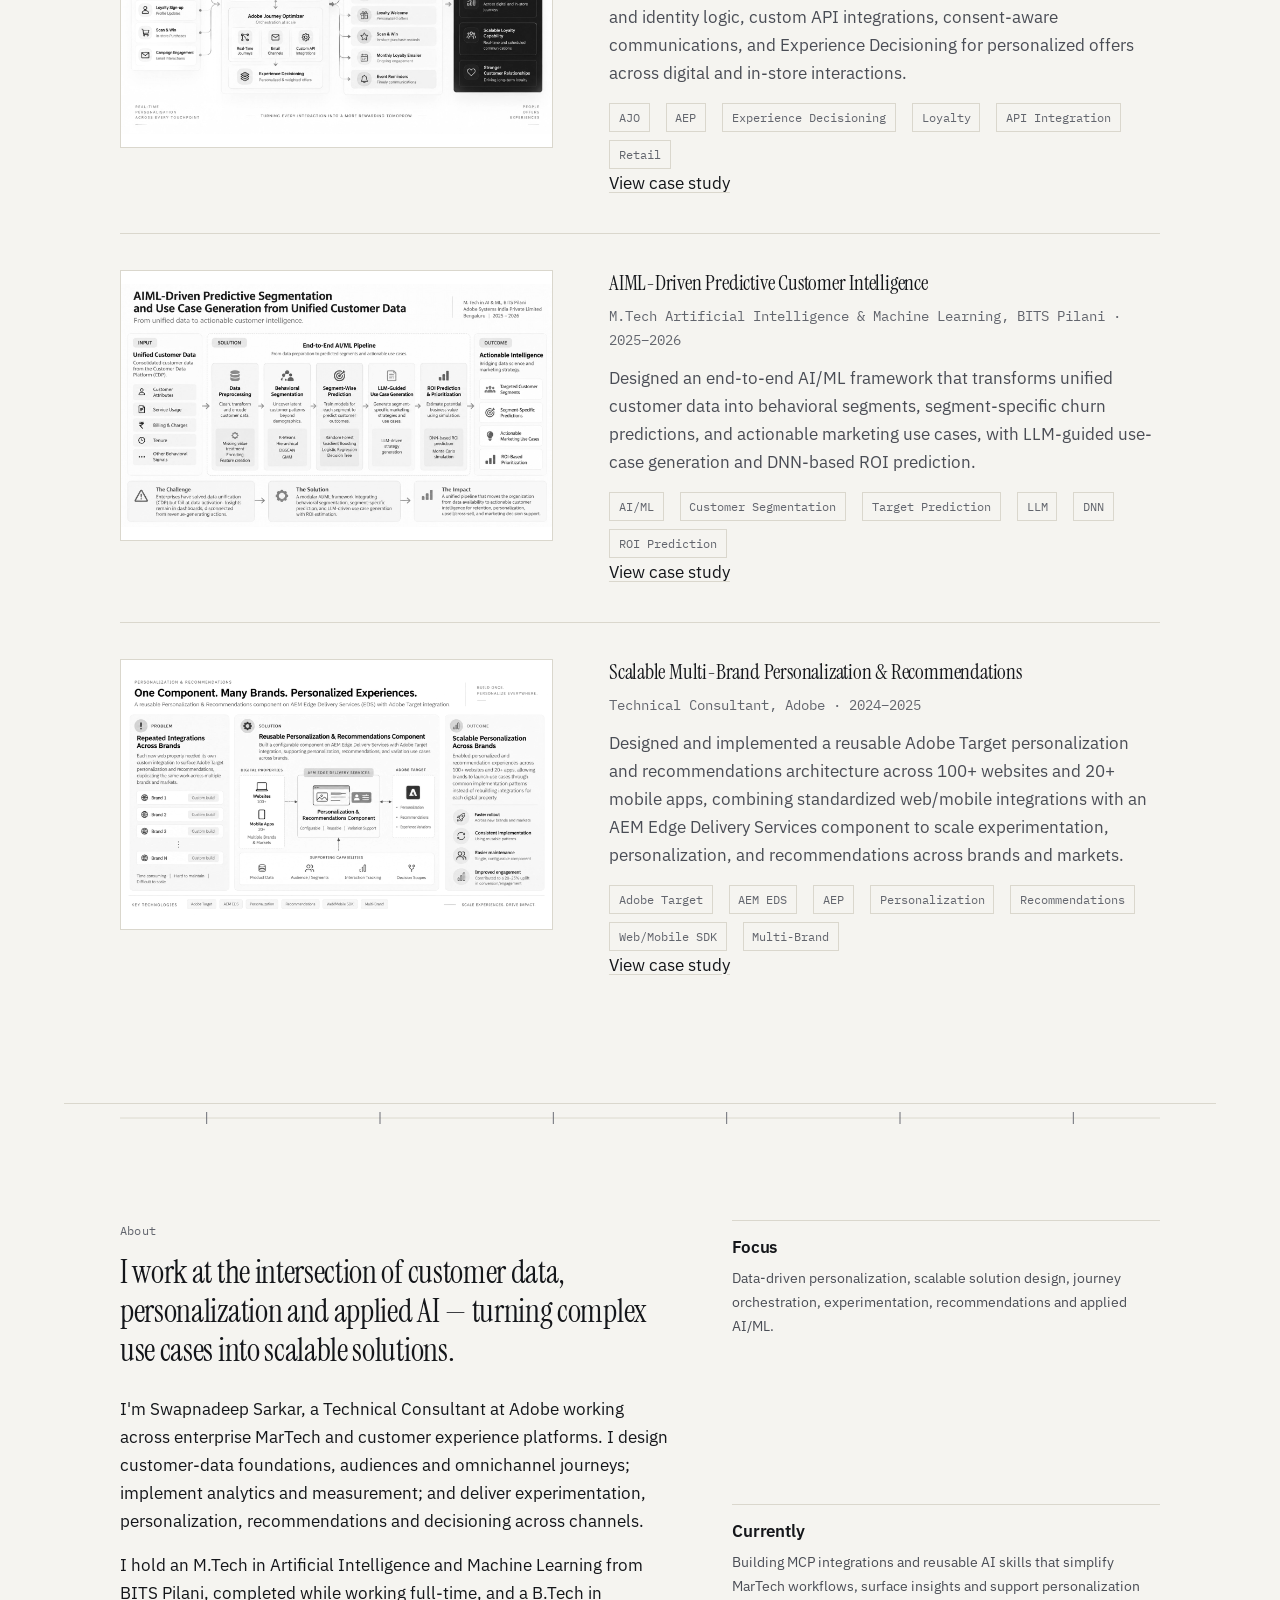
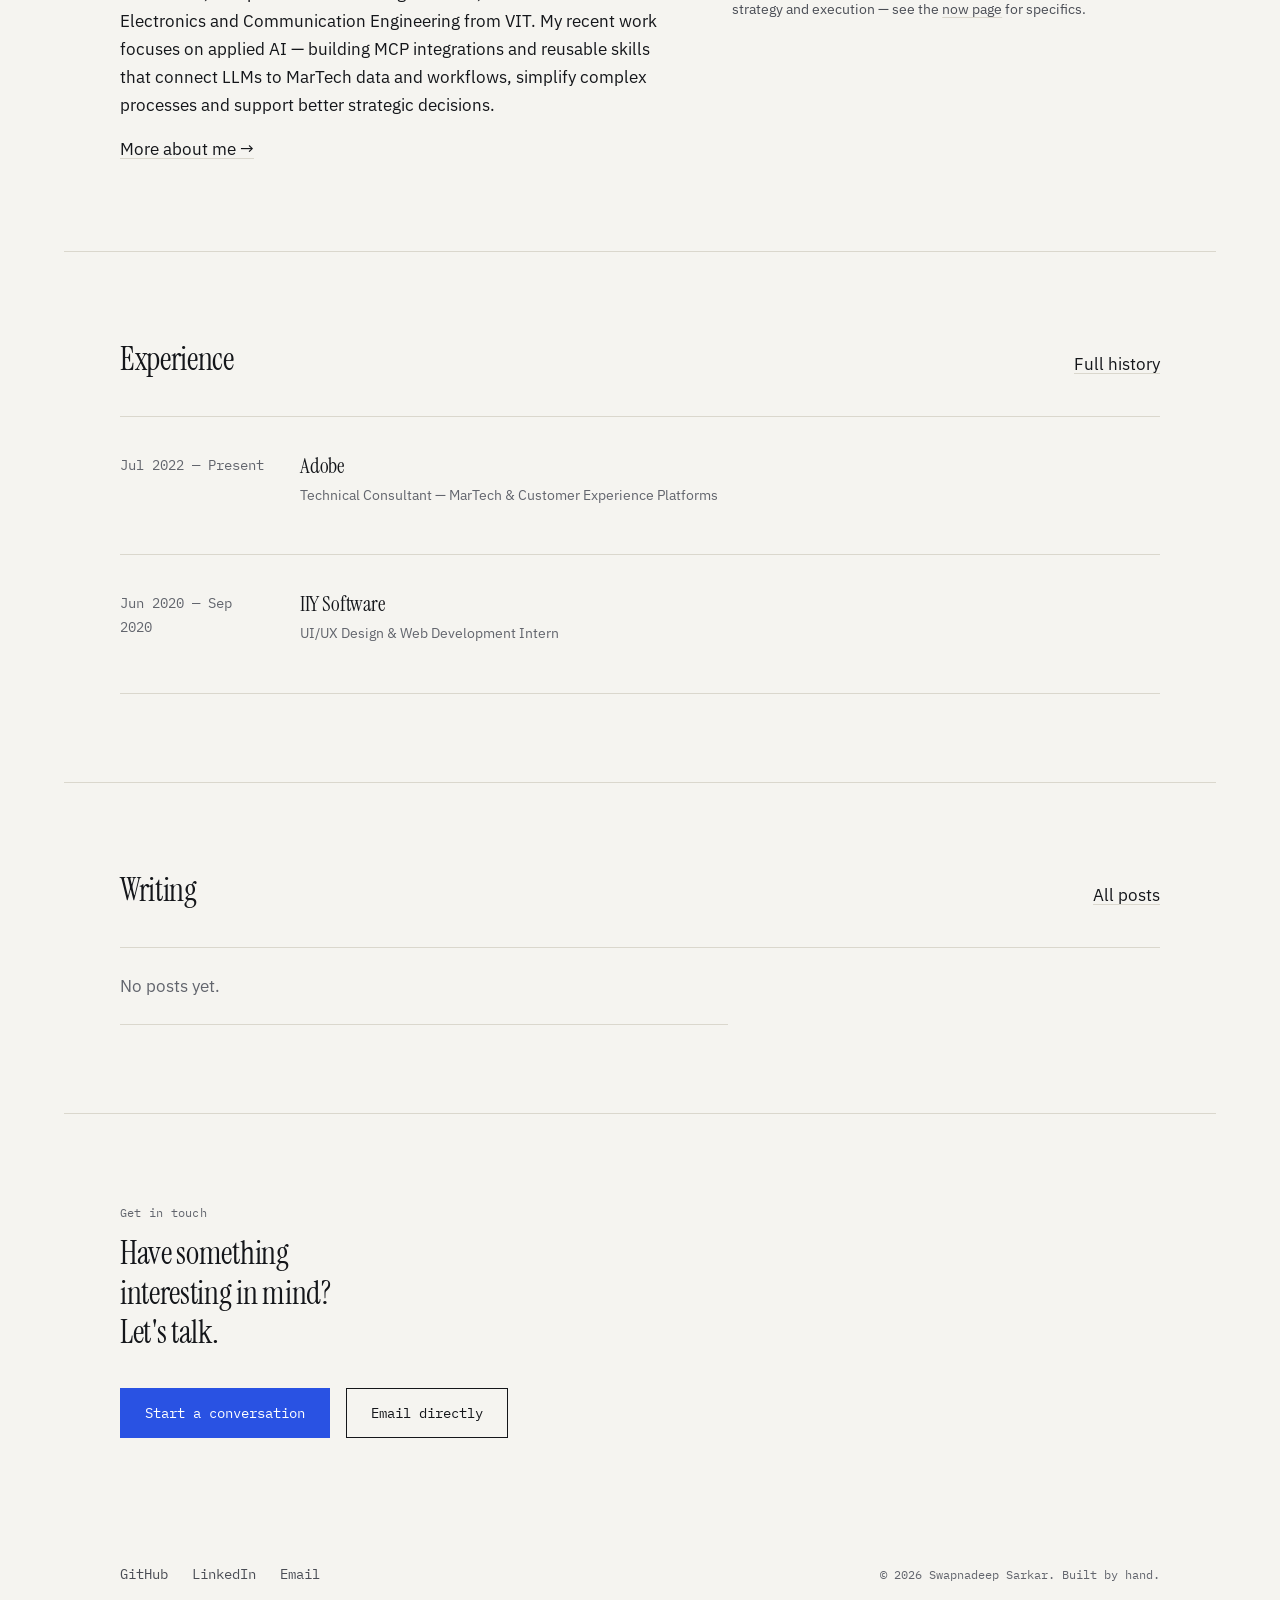
==== commit 16e097df: "fix: resolve portfolio review findings Improve keyboard access and responsive behavior, replace plac" ====
--- a/index.html
+++ b/index.html
@@ -108,7 +108,10 @@
           </div>
         </div>
         <div class="hero-media">
-          <img class="hero-photo" src="assets/profile.png" alt="Portrait of Swapnadeep Sarkar" width="480" height="480">
+          <picture>
+            <source srcset="assets/profile.webp" type="image/webp">
+            <img class="hero-photo" src="assets/profile.png" alt="Portrait of Swapnadeep Sarkar" width="480" height="480">
+          </picture>
         </div>
       </div>
 
@@ -132,9 +135,14 @@
       </div>
       <div class="work-list">
 
-        <a class="work-item" href="projects.html#mcp-connected-marketing-assistants">
-          <div class="work-visual"> <img src="assets/mcp-connected-marketing-assistants.png"
-              alt="MCP-Connected Marketing Assistants project screenshot" width="1600" height="1000" loading="lazy"></div>
+        <article class="work-item">
+          <div class="work-visual">
+            <picture>
+              <source srcset="assets/mcp-connected-marketing-assistants.webp" type="image/webp">
+              <img src="assets/mcp-connected-marketing-assistants.png"
+                alt="MCP-Connected Marketing Assistants project screenshot" width="1600" height="1000" loading="lazy">
+            </picture>
+          </div>
           <div class="work-body">
             <h3>MCP-Connected Marketing Assistants</h3>
             <p class="role">Technical Consultant, Adobe · 2025–Present</p>
@@ -145,12 +153,17 @@
             <div class="stack-list">
               <span>MCP</span><span>AJO</span><span>AEP</span><span>CJA</span><span>LLM Integration</span>
             </div>
-          </div>
-        </a>
-
-        <a class="work-item" href="projects.html#retail-loyalty-customer-engagement-transformation">
-          <div class="work-visual"><img src="assets/retail-loyalty-&-customer-engagement-transformation.png"
-              alt="Retail Loyalty & Customer Engagement Transformation project screenshot" width="1600" height="1000" loading="lazy">
+            <a class="inline-link" href="projects.html#mcp-connected-marketing-assistants">View case study</a>
+          </div>
+        </article>
+
+        <article class="work-item">
+          <div class="work-visual">
+            <picture>
+              <source srcset="assets/retail-loyalty-&amp;-customer-engagement-transformation.webp" type="image/webp">
+              <img src="assets/retail-loyalty-&amp;-customer-engagement-transformation.png"
+                alt="Retail Loyalty & Customer Engagement Transformation project screenshot" width="1600" height="1000" loading="lazy">
+            </picture>
           </div>
           <div class="work-body">
             <h3>Retail Loyalty & Customer Engagement Transformation</h3>
@@ -162,12 +175,17 @@
               <span>AJO</span><span>AEP</span><span>Experience Decisioning</span><span>Loyalty</span><span>API
                 Integration</span><span>Retail</span>
             </div>
-          </div>
-        </a>
-
-        <a class="work-item" href="projects.html#aiml-driven-predictive-customer-intelligence">
-          <div class="work-visual"><img src="assets/aiml-driven-predictive-customer-intelligence.png"
-              alt="AIML-Driven Predictive Customer Intelligence project screenshot" width="1600" height="1000" loading="lazy">
+            <a class="inline-link" href="projects.html#retail-loyalty-customer-engagement-transformation">View case study</a>
+          </div>
+        </article>
+
+        <article class="work-item">
+          <div class="work-visual">
+            <picture>
+              <source srcset="assets/aiml-driven-predictive-customer-intelligence.webp" type="image/webp">
+              <img src="assets/aiml-driven-predictive-customer-intelligence.png"
+                alt="AIML-Driven Predictive Customer Intelligence project screenshot" width="1600" height="1000" loading="lazy">
+            </picture>
           </div>
           <div class="work-body">
             <h3>AIML-Driven Predictive Customer Intelligence</h3>
@@ -179,13 +197,18 @@
               <span>AI/ML</span><span>Customer Segmentation</span><span>Target Prediction</span><span>LLM</span>
               <span>DNN</span><span>ROI Prediction</span>
             </div>
-          </div>
-        </a>
-
-        <a class="work-item" href="projects.html#scalable-multi-brand-personalization-recommendations">
-          <div class="work-visual"> <img src="assets/scalable-multi-brand-personalization-&-recommendations.png"
-              alt="Scalable Multi-Brand Personalization & Recommendations project screenshot" width="1600"
-              height="1000" loading="lazy">
+            <a class="inline-link" href="projects.html#aiml-driven-predictive-customer-intelligence">View case study</a>
+          </div>
+        </article>
+
+        <article class="work-item">
+          <div class="work-visual">
+            <picture>
+              <source srcset="assets/scalable-multi-brand-personalization-&amp;-recommendations.webp" type="image/webp">
+              <img src="assets/scalable-multi-brand-personalization-&amp;-recommendations.png"
+                alt="Scalable Multi-Brand Personalization & Recommendations project screenshot" width="1600"
+                height="1000" loading="lazy">
+            </picture>
           </div>
           <div class="work-body">
             <h3>Scalable Multi-Brand Personalization & Recommendations</h3>
@@ -200,8 +223,9 @@
               </span><span>Multi-Brand
               </span>
             </div>
-          </div>
-        </a>
+            <a class="inline-link" href="projects.html#scalable-multi-brand-personalization-recommendations">View case study</a>
+          </div>
+        </article>
 
 
 
@@ -277,20 +301,7 @@
         <a class="inline-link" href="writing.html">All posts</a>
       </div>
       <div class="writing-list">
-        <a class="writing-item" href="writing.html">
-          <span>
-            <h3>[Article title]</h3>
-            <span class="writing-excerpt">[One-line excerpt of what the piece is about.]</span>
-          </span>
-          <span class="writing-meta">[Mon YYYY]</span>
-        </a>
-        <a class="writing-item" href="writing.html">
-          <span>
-            <h3>[Article title]</h3>
-            <span class="writing-excerpt">[One-line excerpt of what the piece is about.]</span>
-          </span>
-          <span class="writing-meta">[Mon YYYY]</span>
-        </a>
+        <p class="writing-item text-muted">No posts yet.</p>
       </div>
     </section>
 
--- a/css/styles.css
+++ b/css/styles.css
@@ -12,7 +12,7 @@
   --color-surface: #FFFFFF;
   --color-ink: #14161A;
   --color-ink-soft: #4A4D55;
-  --color-muted: #7A7D84;
+  --color-muted: #62656D;
   --color-line: #DAD7CD;
   --color-accent: #2952E3;
   --color-accent-ink: #FFFFFF;
@@ -532,22 +532,42 @@
   justify-content: center;
   /* Stacked card effect — each image sits behind the previous with slight offset */
 }
+.work-visual > img,
+.work-visual > picture,
+.work-visual > .image-preview-trigger {
+  position: absolute;
+  inset: 0;
+  width: 100%;
+  height: 100%;
+}
+.work-visual > .image-preview-trigger {
+  padding: 0;
+  border: 0;
+  background: transparent;
+  cursor: pointer;
+}
+.work-visual > .image-preview-trigger picture {
+  width: 100%;
+  height: 100%;
+}
 .work-visual img {
-  position: absolute;
   width: 100%;
   height: 100%;
   object-fit: contain;
   background: var(--color-surface);
   filter: grayscale(1) contrast(1.02);
   transition: filter var(--dur-med) var(--ease), transform var(--dur-med) var(--ease);
-  cursor: pointer;
 }
 /* Stack images: first on top, subsequent ones offset down-right */
-.work-visual img:nth-child(1) { z-index: 3; transform: translate(0, 0); }
-.work-visual img:nth-child(2) { z-index: 2; transform: translate(4px, 4px); filter: grayscale(1) contrast(1.02) opacity(0.6); }
-.work-visual img:nth-child(3) { z-index: 1; transform: translate(8px, 8px); filter: grayscale(1) contrast(1.02) opacity(0.3); }
+.work-visual > :is(img, picture, .image-preview-trigger):nth-child(1) { z-index: 3; }
+.work-visual > :is(img, picture, .image-preview-trigger):nth-child(2) { z-index: 2; transform: translate(4px, 4px); }
+.work-visual > :is(img, picture, .image-preview-trigger):nth-child(3) { z-index: 1; transform: translate(8px, 8px); }
+.work-visual > img:nth-child(2),
+.work-visual > :is(picture, .image-preview-trigger):nth-child(2) img { filter: grayscale(1) contrast(1.02) opacity(0.6); }
+.work-visual > img:nth-child(3),
+.work-visual > :is(picture, .image-preview-trigger):nth-child(3) img { filter: grayscale(1) contrast(1.02) opacity(0.3); }
 .work-item:hover .work-visual img { filter: grayscale(0) contrast(1.02); }
-.work-item:hover .work-visual img { filter: grayscale(0) contrast(1.02); }
+.work-visual > .image-preview-trigger:focus-visible { z-index: 4; }
 .work-visual .placeholder-fill {
   position: absolute; inset: 0;
   display: grid; place-items: center;
@@ -632,13 +652,14 @@
   display: grid;
   gap: var(--space-6);
 }
-@media (min-width: 700px) { .contact-grid { grid-template-columns: repeat(2, 1fr); } }
+@media (min-width: 700px) { .contact-grid { grid-template-columns: repeat(2, minmax(0, 1fr)); } }
 .contact-card {
   border-top: var(--border);
   padding-top: var(--space-4);
+  min-width: 0;
 }
 .contact-card .label { display: block; margin-bottom: var(--space-2); }
-.contact-card a { font-family: var(--font-mono); font-size: var(--fs-body); text-decoration: none; }
+.contact-card a { font-family: var(--font-mono); font-size: var(--fs-body); text-decoration: none; overflow-wrap: anywhere; }
 .contact-card a:hover { color: var(--color-accent); }
 
 form.contact-form { display: grid; gap: var(--space-5); max-width: 34rem; margin-top: var(--space-6); }
@@ -710,34 +731,43 @@
 .image-preview {
   position: fixed;
   inset: 0;
-  z-index: 70;
-  display: flex;
-  align-items: center;
-  justify-content: center;
+  width: 100%;
+  height: 100%;
+  max-width: none;
+  max-height: none;
+  margin: 0;
+  padding: 0;
+  border: 0;
   background: rgba(0, 0, 0, 0.8);
   backdrop-filter: blur(4px);
-  opacity: 0;
-  visibility: hidden;
-  transition: opacity var(--dur-med) var(--ease), visibility var(--dur-med) var(--ease);
-}
-.image-preview[aria-hidden="false"] {
-  opacity: 1;
-  visibility: visible;
-}
+}
+.image-preview[open] {
+  display: flex;
+  align-items: center;
+  justify-content: center;
+}
+.image-preview:not([open]) { display: none; }
+.image-preview::backdrop { background: transparent; }
 .image-preview-content {
   position: relative;
   max-width: 90vw;
   max-height: 90vh;
+  max-height: 90dvh;
   display: flex;
   align-items: center;
   justify-content: center;
 }
 .image-preview-img {
-  max-width: 100%;
-  max-height: 100%;
+  max-width: 90vw;
+  max-height: 90vh;
+  max-height: 90dvh;
   width: auto;
   height: auto;
   object-fit: contain;
+}
+.image-preview button:focus-visible {
+  outline-color: #FFFFFF;
+  box-shadow: 0 0 0 5px #000000;
 }
 .image-preview-nav {
   position: absolute;
